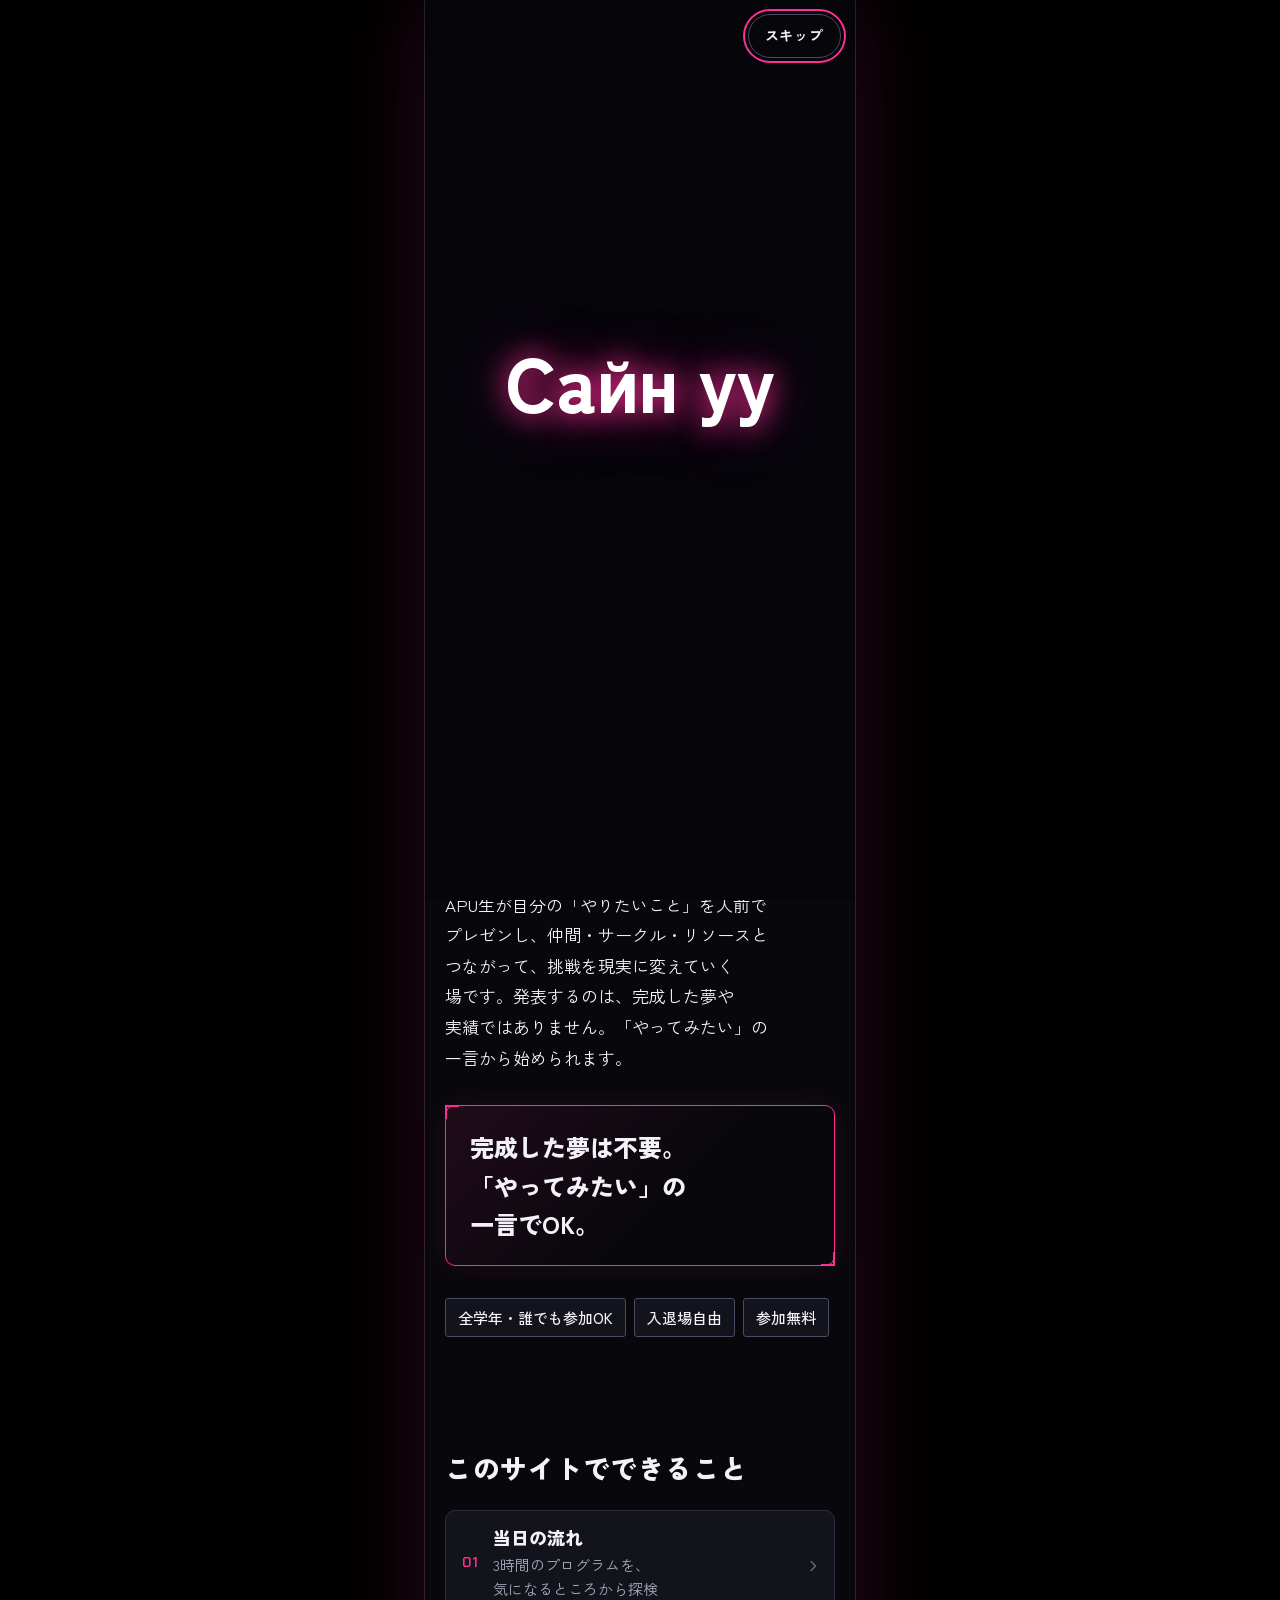
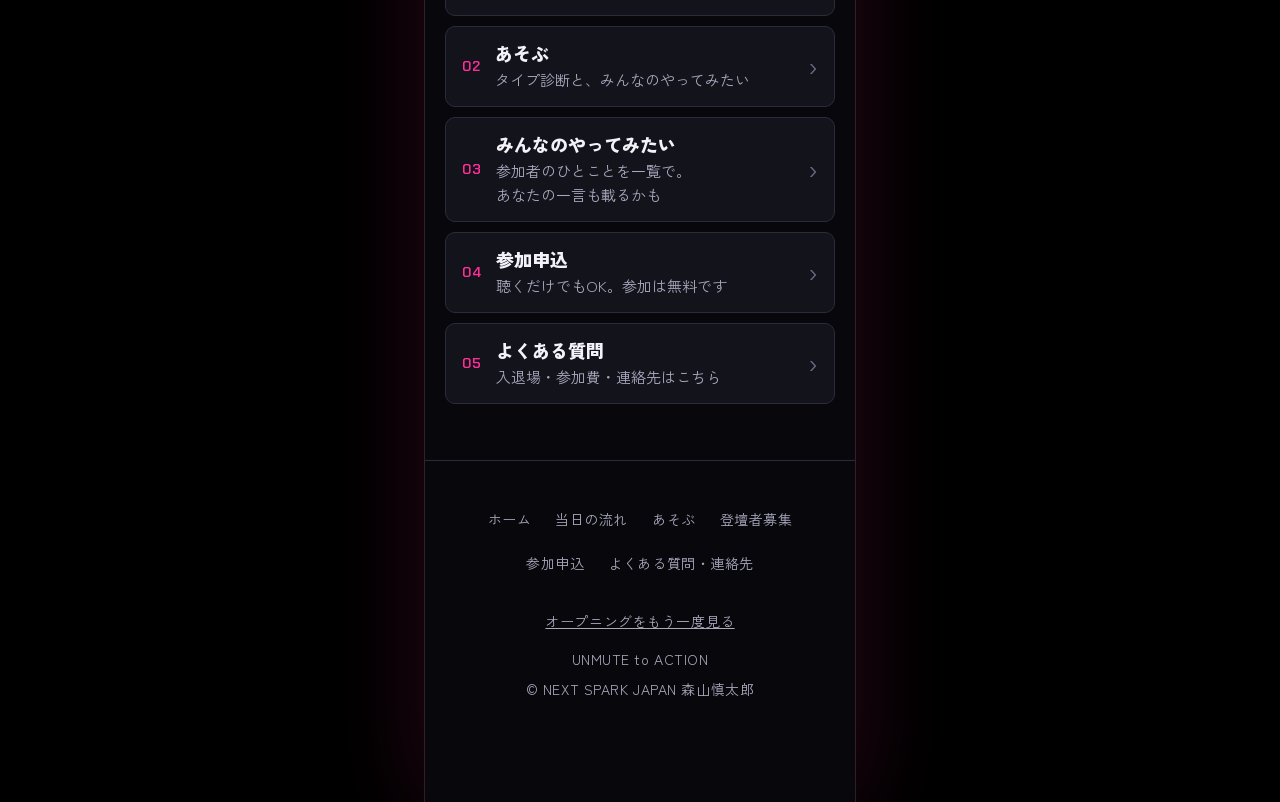
==== index.html @ 0c905e50 "Bust browser cache for CSS/JS so phones load the new design Co-Authored-By: Claude Opus 5.5 <noreply" ====
<!DOCTYPE html>
<html lang="ja">
<head>
  <meta charset="UTF-8">
  <meta name="viewport" content="width=device-width, initial-scale=1, viewport-fit=cover">
  <title>UNMUTE to ACTION|登壇者募集中</title>
  <meta name="description" content="UNMUTE to ACTION ─ その声で次をつくれ。1Qで芽生えた情熱を、言葉にして世界に叫ぶ。APU生の「やってみたい」が集まるプレゼンイベントです。登壇者募集中。">
  <meta property="og:type" content="website">
  <meta property="og:site_name" content="UNMUTE to ACTION">
  <meta property="og:title" content="UNMUTE to ACTION|登壇者募集中">
  <meta property="og:description" content="UNMUTE to ACTION ─ その声で次をつくれ。1Qで芽生えた情熱を、言葉にして世界に叫ぶ。APU生の「やってみたい」が集まるプレゼンイベントです。登壇者募集中。">
  <meta property="og:url" content="https://shintaroyade.github.io/apu-event/index.html">
  <meta property="og:image" content="https://shintaroyade.github.io/apu-event/ogp.png">
  <meta property="og:locale" content="ja_JP">
  <meta name="twitter:card" content="summary_large_image">
  <link rel="icon" href="favicon.svg" type="image/svg+xml">
  <meta name="theme-color" content="#08080c">
  <link rel="preconnect" href="https://fonts.googleapis.com">
  <link rel="preconnect" href="https://fonts.gstatic.com" crossorigin>
  <link href="https://fonts.googleapis.com/css2?family=Chakra+Petch:wght@500;600&family=Zen+Kaku+Gothic+New:wght@400;500;700;900&display=swap" rel="stylesheet">
  <link rel="stylesheet" href="base.css?v=20261024b">
  <link rel="stylesheet" href="style.css?v=20261024b">
  <link rel="stylesheet" href="site.css?v=20261024b">
  <script src="config.js?v=20261024b" defer></script>
  <script src="i18n.js?v=20261024b" defer></script>
  <script src="i18n_extra.js?v=20261024b" defer></script>
  <script src="budoux-ja.min.js?v=20261024b" defer></script>
  <script src="common.js?v=20261024b" defer></script>
  <script src="site.js?v=20261024b" defer></script>
  <script src="index.js?v=20261024b" defer></script>
  <script src="pop.js?v=20261024b" defer></script>
  <script src="earth-data.js?v=20261024b" defer></script>
  <script src="intro.js?v=20261024b" defer></script>
</head>
<body>
  <script>document.documentElement.classList.add("js");document.documentElement.dataset.titleKey="meta.homeTitle";document.addEventListener("DOMContentLoaded",function(){document.body.dataset.page="home";document.body.classList.add("has-bar");},{once:true});</script>
  <script>(function(){try{var d=document.documentElement,q=/[?&]intro=1(&|$)/.test(location.search),last=0;try{last=Number(JSON.parse(localStorage.getItem("apu-event-intro-v1")))||0}catch(e){}var rm=window.matchMedia&&matchMedia("(prefers-reduced-motion: reduce)").matches;if(!rm&&(q||Date.now()-last>6*3600*1000))d.classList.add("intro-on")}catch(e){}})();</script>
  <div class="intro" id="intro" aria-label="opening">
    <canvas class="intro__canvas" id="introCanvas" aria-hidden="true"></canvas>
    <button type="button" class="intro__skip" id="introSkip" data-i18n="intro.skip"></button>
    <p class="intro__greet" id="introGreet" aria-hidden="true"></p>
    <div class="intro__stat" id="introStat"><b id="introNum">0</b><span data-i18n="intro.stat1"></span><small data-i18n="intro.stat2"></small><small data-i18n="intro.stat3"></small></div>
    <div class="intro__words" id="introWords" aria-hidden="true"></div>
    <span class="intro__tag" id="introTagTsurumi" data-i18n="intro.tag1"></span>
    <span class="intro__tag intro__tag--r" id="introTagBay" data-i18n="intro.tag2"></span>
    <span class="intro__tag" id="introTagSteam" data-i18n="intro.tag3"></span>
    <div class="intro__bottom" id="introBottom">
    <div class="intro__text">
      <p class="intro__line" id="introL1"></p>
      <p class="intro__line intro__line--accent" id="introL2"></p>
      <p class="intro__line intro__line--accent" id="introL3"></p>
    </div>
    <div class="intro__final" id="introFinal">
      <p class="intro__chips"><span>2026.12</span><span data-i18n="intro.c2"></span><span data-i18n="intro.c3"></span></p>
      <div class="intro__cta">
        <a class="btn btn-primary" id="introCtaSpeaker" href="speaker.html" data-speaker-when="open" data-i18n="intro.ctaSpeaker"></a>
        <a class="btn btn-secondary" href="entry.html" data-i18n="intro.ctaEntry"></a>
        <a class="btn btn-secondary" href="entry.html?role=group" data-i18n="intro.ctaCoop"></a>
        <a class="btn btn-secondary intro__enter" id="introEnter" href="#main" data-i18n="intro.enter"></a>
      </div>
    </div>
    </div>
    <p class="intro__place" id="introPlace"></p>
    <p class="intro__cap" id="introCap" data-i18n="intro.cap"></p>
    <div class="intro__bands" id="introBands" aria-hidden="true"><div class="intro__flags" id="introFlags"><div class="intro__flagtrack"></div></div><div class="intro__flags intro__flags--rev" id="introHello"><div class="intro__flagtrack intro__hellotrack"></div></div></div>
  </div>
  <a class="skip-link" href="#main" data-i18n="skip"></a>
  <header class="site-header">
    <a class="site-header__name" href="index.html"><budoux-ja data-cfg="event.name"></budoux-ja></a>
    <div class="site-header__tools">
      <button type="button" id="langToggle" class="lang-toggle" data-i18n="lang.toggle" data-i18n-aria="lang.toggleAria">English</button>
      <button type="button" id="menuBtn" class="menu-btn" aria-expanded="false" aria-controls="siteMenu"><span class="menu-btn__bars" aria-hidden="true"></span></button>
    </div>
  </header>
  <nav id="siteMenu" class="site-menu" aria-labelledby="menuLabel" hidden>
    <p id="menuLabel" class="visually-hidden" data-i18n="menu.label"></p>
    <ul>
      <li><a href="index.html" data-page-link="home"><span data-i18n="nav.home"></span></a></li>
      <li><a href="program.html" data-page-link="program"><span data-i18n="nav.program"></span></a></li>
      <li><a href="play.html" data-page-link="play"><span data-i18n="nav.play"></span></a></li>
      <li><a href="speaker.html" data-page-link="speaker"><span data-i18n="nav.speaker"></span><span class="menu-tag" data-speaker-when="open" data-i18n="nav.open"></span><span class="menu-tag" data-speaker-when="closed" data-i18n="nav.closed" hidden></span></a></li>
      <li><a href="entry.html" data-page-link="entry"><span data-i18n="nav.entry"></span></a></li>
      <li><a href="faq.html" data-page-link="faq"><span data-i18n="nav.faq"></span></a></li>
    </ul>
  </nav>

  <budoux-ja>
  <main id="main">
    <section class="hero" aria-labelledby="hero-title">
      <div class="hero__shapes" aria-hidden="true">
        <span class="shape shape--grid"></span>
        <span class="shape shape--orb"></span>
        <span class="shape shape--ring"></span>
        <span class="shape shape--dot"></span>
        <span class="shape shape--scan"></span>
      </div>
      <canvas class="pop-canvas" aria-hidden="true"></canvas>
      <div class="hero__inner">
        <p class="hero__eyebrow fade-in" style="--d:.05s" data-i18n="hero.eyebrow"></p>
        <h1 id="hero-title" class="logo fade-in" style="--d:.15s" aria-label="UNMUTE to ACTION">
          <span class="logo__row" aria-hidden="true"><span class="logo__un">UN</span><span class="logo__mute">MUTE</span></span>
          <span class="logo__row logo__row--2" aria-hidden="true"><span class="logo__to">to</span><span class="logo__action">ACTION</span></span>
        </h1>
        <p class="tagline fade-in" style="--d:.25s">
          <span class="tagline__wave" aria-hidden="true"><i></i><i></i><i></i><i></i><i></i></span>
          <span class="tagline__text" data-cfg="event.tagline"></span>
        </p>
        <p class="hero__concept fade-in" style="--d:.3s" data-i18n="hero.concept"></p>
        <dl class="hero__info fade-in" style="--d:.45s">
          <div><dt data-i18n="hero.dateLabel"></dt><dd data-cfg="event.date"></dd></div>
          <div><dt data-i18n="hero.venueLabel"></dt><dd data-cfg="event.venue"></dd></div>
        </dl>

        <div class="recruit fade-in" style="--d:.6s" data-speaker-when="open">
          <p class="recruit__tag" data-i18n="recruit.tag"></p>
          <h2 class="recruit__title" data-i18n="recruit.title"></h2>
          <p class="recruit__lead" data-i18n="recruit.lead"></p>
          <div class="cd" data-countdown>
            <p class="cd__label" data-i18n="cd.label"></p>
            <div class="cd__grid" role="timer" aria-live="off">
              <div class="cd__cell"><span class="cd__num" data-u="d">--</span><span class="cd__unit" data-i18n="cd.d"></span></div>
              <div class="cd__cell"><span class="cd__num" data-u="h">--</span><span class="cd__unit" data-i18n="cd.h"></span></div>
              <div class="cd__cell"><span class="cd__num" data-u="m">--</span><span class="cd__unit" data-i18n="cd.m"></span></div>
              <div class="cd__cell"><span class="cd__num" data-u="s">--</span><span class="cd__unit" data-i18n="cd.s"></span></div>
            </div>
            <p class="cd__date" data-cd-until></p>
          </div>
          <a class="btn btn-primary btn-block" href="speaker.html" data-i18n="recruit.cta"></a>
        </div>

        <div class="hero__actions fade-in" style="--d:.75s">
          <a class="btn btn-secondary" href="entry.html" data-speaker-when="open" data-i18n="hero.entry"></a>
          <a class="btn btn-primary hero__cta" href="entry.html" data-speaker-when="closed" data-i18n="hero.entryClosed" hidden></a>
          <p class="hero__sub" data-i18n="hero.sub"></p>
        </div>
      </div>
      <div class="pop-hud">
        <p class="pop-hint" role="status"></p>
        <p class="pop-count" aria-live="off"></p>
        <button type="button" class="pop-sound" aria-pressed="false"></button>
      </div>
    </section>
    <!-- ===== 2. このイベントについて ===== -->
    <section id="about" class="section reveal" aria-labelledby="about-title">
      <div class="container">
        <h2 id="about-title" class="section__title" data-i18n="about.title"></h2>
        <p data-i18n="about.body"></p>
        <p class="about__highlight" data-i18n="about.highlight"></p>
        <ul class="chips" role="list">
          <li class="chip" data-i18n="about.fact1"></li>
          <li class="chip" data-i18n="about.fact2"></li>
          <li class="chip" data-i18n="about.fact3"></li>
        </ul>
      </div>
    </section>
    <section class="section reveal" aria-labelledby="hub-title">
      <div class="container">
        <h2 id="hub-title" class="section__title" data-i18n="hub.title"></h2>
        <ul class="hub" role="list">
          <li><a class="hub-card" href="program.html"><span class="hub-card__no">01</span><span class="hub-card__text"><span class="hub-card__name" data-i18n="hub.program.name"></span><span class="hub-card__desc" data-i18n="hub.program.desc"></span></span></a></li>
          <li><a class="hub-card" href="play.html"><span class="hub-card__no">02</span><span class="hub-card__text"><span class="hub-card__name" data-i18n="hub.play.name"></span><span class="hub-card__desc" data-i18n="hub.play.desc"></span></span></a></li>
          <li><a class="hub-card" href="play.html#wall"><span class="hub-card__no">03</span><span class="hub-card__text"><span class="hub-card__name" data-i18n="hub.wall.name"></span><span class="hub-card__desc" data-i18n="hub.wall.desc"></span></span></a></li>
          <li><a class="hub-card" href="entry.html"><span class="hub-card__no">04</span><span class="hub-card__text"><span class="hub-card__name" data-i18n="hub.entry.name"></span><span class="hub-card__desc" data-i18n="hub.entry.desc"></span></span></a></li>
          <li><a class="hub-card" href="faq.html"><span class="hub-card__no">05</span><span class="hub-card__text"><span class="hub-card__name" data-i18n="hub.faq.name"></span><span class="hub-card__desc" data-i18n="hub.faq.desc"></span></span></a></li>
        </ul>
      </div>
    </section>
  </main>
  </budoux-ja>

  <footer class="site-footer">
    <nav class="foot-nav" aria-label="サイト内リンク">
      <a href="index.html" data-i18n="nav.home"></a>
      <a href="program.html" data-i18n="nav.program"></a>
      <a href="play.html" data-i18n="nav.play"></a>
      <a href="speaker.html" data-i18n="nav.speaker"></a>
      <a href="entry.html" data-i18n="nav.entry"></a>
      <a href="faq.html" data-i18n="nav.faq"></a>
    </nav>
    <p><a class="intro-replay" href="index.html?intro=1" data-i18n="intro.replay"></a></p>
    <p><span data-cfg="event.name"></span></p>
    <p>© <span data-cfg="organizer.name"></span></p>
  </footer>

  <nav class="tabbar" aria-label="メインメニュー">
    <a class="tab" href="index.html" data-page-link="home"><svg class="tab__ico" viewBox="0 0 24 24" aria-hidden="true" focusable="false" fill="none" stroke="currentColor" stroke-width="1.8" stroke-linecap="round" stroke-linejoin="round"><path d="M3 11.5 12 4l9 7.5"/><path d="M5.5 10v9.5h13V10"/></svg><span class="tab__label" data-i18n="tab.home"></span></a>
    <a class="tab" href="program.html" data-page-link="program"><svg class="tab__ico" viewBox="0 0 24 24" aria-hidden="true" focusable="false" fill="none" stroke="currentColor" stroke-width="1.8" stroke-linecap="round" stroke-linejoin="round"><circle cx="12" cy="12" r="8.5"/><path d="M12 7v5l3.5 2"/></svg><span class="tab__label" data-i18n="tab.program"></span></a>
    <a class="tab tab--cta" href="speaker.html" data-page-link="speaker" data-speaker-when="open"><span class="tab__pill"><svg class="tab__ico" viewBox="0 0 24 24" aria-hidden="true" focusable="false" fill="none" stroke="currentColor" stroke-width="1.8" stroke-linecap="round" stroke-linejoin="round"><rect x="9" y="3" width="6" height="11" rx="3"/><path d="M5.5 11.5a6.5 6.5 0 0 0 13 0"/><path d="M12 18v3"/></svg><span class="tab__label" data-i18n="tab.speaker"></span><span class="tab__sub" data-cd-short></span></span></a>
    <a class="tab" href="play.html" data-page-link="play wall"><svg class="tab__ico" viewBox="0 0 24 24" aria-hidden="true" focusable="false" fill="none" stroke="currentColor" stroke-width="1.8" stroke-linecap="round" stroke-linejoin="round"><path d="M12 3.5l2.2 5.3 5.8.5-4.4 3.8 1.4 5.6L12 15.6 7 18.7l1.4-5.6L4 9.3l5.8-.5z"/></svg><span class="tab__label" data-i18n="tab.play"></span></a>
    <a class="tab" href="entry.html" data-page-link="entry"><svg class="tab__ico" viewBox="0 0 24 24" aria-hidden="true" focusable="false" fill="none" stroke="currentColor" stroke-width="1.8" stroke-linecap="round" stroke-linejoin="round"><path d="M4 8.5a2 2 0 0 0 0 4v0a2 2 0 0 1 0 4V18h16v-1.5a2 2 0 0 1 0-4v0a2 2 0 0 0 0-4V7H4z" transform="translate(0 -0.5)"/><path d="M14 7v10" stroke-dasharray="1.5 2.2"/></svg><span class="tab__label" data-i18n="tab.entry"></span></a>
  </nav>
</body>
</html>
---- base.css ----
/* =========================================================================
 * base.css — 両ページ共通:配色トークン(CSS変数)と基本スタイル
 * -------------------------------------------------------------------------
 * 配色:黒 × 蛍光ピンク(近未来・シグナル感)。
 * 色を変えたいときは、下の :root の値だけ差し替えればサイト全体に反映されます。
 * ========================================================================= */
:root {
  color-scheme: dark;

  /* --- ブランドカラー(ここを差し替え) --- */
  --c-primary: #ff2e97;          /* 蛍光ピンク(メイン) */
  --c-primary-strong: #ff2e97;   /* ボタンなど面で使うピンク */
  --c-primary-soft: #ff86c4;     /* 明るいピンク(副次的な強調) */
  --c-glow: rgba(255, 46, 151, .45);   /* ピンクの光彩 */
  --c-tint: rgba(255, 46, 151, .10);   /* ピンクの薄い面 */
  --c-on-primary: #0a0a0f;       /* ピンクの上の文字(黒) */

  /* --- 文字・背景 --- */
  --c-bg: #08080c;               /* ページ背景(黒) */
  --c-bg-2: #0e0e15;             /* 1段明るい帯 */
  --c-surface: #13131c;          /* カード */
  --c-surface-2: #1b1b27;        /* 入力欄・ボタン面 */
  --c-line: #2b2b3c;             /* 枠線 */
  --c-line-strong: #4a4a62;      /* 強めの枠線 */
  --c-ink: #f3f2f8;              /* 本文(白) */
  --c-muted: #a9a8bd;            /* 補足文 */
  --c-dim: #6d6c85;              /* さらに控えめ */
  --c-error: #ff6b6b;
  --c-success: #ff2e97;

  /* 互換用(他ファイルから参照される名前) */
  --c-accent: var(--c-primary);
  --c-secondary: var(--c-primary-soft);
  --c-soft: var(--c-bg-2);

  /* --- 形・余白 --- */
  --radius: 10px;
  --radius-sm: 6px;
  --shadow: 0 0 0 1px var(--c-line), 0 12px 32px rgba(0, 0, 0, .45);
  --gutter: 20px;
  --maxw: 680px;
  --tap: 52px;                   /* タップ領域の最小高さ */

  /* --- 文字 --- */
  --font: "Zen Kaku Gothic New", "Hiragino Sans", "Noto Sans JP", system-ui, -apple-system, "Segoe UI", sans-serif;
  --font-tech: "Chakra Petch", "Zen Kaku Gothic New", "Hiragino Sans", system-ui, sans-serif;
  --fs-body: 17px;
}

*, *::before, *::after { box-sizing: border-box; }

html { -webkit-text-size-adjust: 100%; scroll-behavior: smooth; scroll-padding-top: 72px; }

body {
  margin: 0;
  background: var(--c-bg);
  color: var(--c-ink);
  font-family: var(--font);
  font-size: var(--fs-body);
  line-height: 1.8;
  -webkit-font-smoothing: antialiased;
  overflow-wrap: anywhere;
}

img { max-width: 100%; display: block; }
button, input, select, textarea { font: inherit; color: inherit; }
button { cursor: pointer; }
a { color: var(--c-primary); }
::selection { background: var(--c-primary); color: var(--c-on-primary); }

:focus-visible { outline: 2px solid var(--c-primary); outline-offset: 3px; border-radius: 4px; }

.visually-hidden {
  position: absolute !important; width: 1px; height: 1px; padding: 0; margin: -1px;
  overflow: hidden; clip: rect(0 0 0 0); white-space: nowrap; border: 0;
}

/* ---------- ボタン ---------- */
.btn {
  display: inline-flex; align-items: center; justify-content: center; gap: .5em;
  min-height: var(--tap); padding: 12px 28px;
  border: 1px solid transparent; border-radius: var(--radius-sm);
  font-weight: 700; font-size: 17px; line-height: 1.3; letter-spacing: .04em;
  text-decoration: none; text-align: center;
  transition: box-shadow .2s ease, background-color .2s ease, color .2s ease;
}
.btn-primary {
  background: var(--c-primary-strong); color: var(--c-on-primary);
  box-shadow: 0 0 0 1px var(--c-primary), 0 0 24px var(--c-glow);
}
.btn-primary:hover { box-shadow: 0 0 0 1px var(--c-primary), 0 0 36px var(--c-glow); }
.btn-primary:active { background: var(--c-primary-soft); }
.btn-secondary { background: transparent; color: var(--c-ink); border-color: var(--c-line-strong); }
.btn-secondary:hover { border-color: var(--c-primary); color: var(--c-primary); }
.btn-ghost { background: transparent; color: var(--c-muted); text-decoration: underline; text-underline-offset: 4px; font-weight: 500; min-height: 44px; padding: 8px 12px; }
.btn-ghost:hover { color: var(--c-primary); }
.btn[disabled], .btn[aria-disabled="true"] { opacity: .45; cursor: not-allowed; box-shadow: none; }
.btn-block { width: 100%; }

/* ---------- 言語切り替えボタン ---------- */
.lang-toggle {
  min-height: 44px; min-width: 44px; padding: 6px 14px; flex-shrink: 0; white-space: nowrap; overflow-wrap: normal;
  border: 1px solid var(--c-line-strong); border-radius: var(--radius-sm);
  background: var(--c-bg); color: var(--c-ink);
  font-family: var(--font-tech); font-weight: 600; font-size: 14px; letter-spacing: .08em;
}
.lang-toggle:hover { border-color: var(--c-primary); color: var(--c-primary); }

/* ---------- テストモード表示 ---------- */
.test-badge {
  position: fixed; left: max(8px, env(safe-area-inset-left, 0px)); bottom: calc(8px + env(safe-area-inset-bottom, 0px));
  z-index: 50; max-width: 190px; padding: 6px 10px; border-radius: 4px;
  background: var(--c-surface-2); color: var(--c-muted); border: 1px solid var(--c-line-strong);
  font-size: 12px; line-height: 1.5; opacity: .92; pointer-events: none;
}

/* ---------- 「視差効果を減らす」がオンなら、すべてのアニメーションを止める ---------- */
@media (prefers-reduced-motion: reduce) {
  html { scroll-behavior: auto; }
  *, *::before, *::after {
    animation: none !important;
    transition: none !important;
  }
}
---- style.css ----
/* =========================================================================
 * style.css — 参加申込ページ(index.html)専用
 * デザインの考え方:「言葉を世界に発信するシグナル」。黒い空間に蛍光ピンクの光、
 * 細い線とグリッドで近未来感を出し、角は小さめ・装飾は控えめにしています。
 * 色はすべて base.css の CSS 変数を使っています。
 * ========================================================================= */

/* ---------- 共通レイアウト ---------- */
.container { width: 100%; max-width: var(--maxw); margin: 0 auto; padding-inline: var(--gutter); }

.section { padding-block: 80px; position: relative; }
.section--tint { background: var(--c-bg-2); border-block: 1px solid var(--c-line); }
.section--entry {
  background:
    radial-gradient(80% 40% at 50% 0%, var(--c-tint), transparent 70%),
    var(--c-bg);
  border-top: 1px solid var(--c-primary);
  box-shadow: 0 -1px 24px var(--c-glow);
}

.section__kicker {
  display: flex; align-items: center; gap: 10px;
  margin: 0 0 10px; font-family: var(--font-tech); font-size: 13px; font-weight: 600;
  letter-spacing: .16em; text-transform: uppercase; color: var(--c-primary);
}
.section__kicker::before { content: ""; width: 24px; height: 1px; background: var(--c-primary); box-shadow: 0 0 8px var(--c-glow); }
.section__title { margin: 0 0 18px; font-size: clamp(26px, 6.4vw, 34px); line-height: 1.4; font-weight: 900; letter-spacing: .02em; text-wrap: balance; }

.card {
  background: var(--c-surface); border: 1px solid var(--c-line); border-radius: var(--radius);
  padding: 24px 20px;
}

.help { margin: 2px 0 8px; font-size: 15px; color: var(--c-muted); line-height: 1.65; }
.note { margin: 12px 0 20px; font-size: 15px; color: var(--c-muted); display: flex; gap: 8px; align-items: baseline; }
.note--lock::before {
  content: "LOCAL"; flex-shrink: 0; padding: 0 6px; border: 1px solid var(--c-line-strong); border-radius: 3px;
  font-family: var(--font-tech); font-size: 11px; letter-spacing: .1em; color: var(--c-muted);
}
#entry .note--lock::before { content: "PRIVACY"; }

.skip-link { position: absolute; left: -9999px; top: 0; }
.skip-link:focus { left: 8px; top: 8px; z-index: 100; background: var(--c-surface); color: var(--c-ink); padding: 8px 12px; border-radius: 4px; }

/* ---------- ヘッダー ---------- */
.site-header {
  position: sticky; top: 0; z-index: 40;
  display: flex; align-items: center; justify-content: space-between; gap: 12px;
  padding: 8px var(--gutter); padding-top: max(8px, env(safe-area-inset-top, 0px));
  background: rgba(8, 8, 12, .82);
  -webkit-backdrop-filter: blur(10px); backdrop-filter: blur(10px);
  border-bottom: 1px solid var(--c-line);
}
.site-header__name {
  color: var(--c-ink); text-decoration: none; font-weight: 700; font-size: 14px; line-height: 1.3; letter-spacing: .04em;
  overflow: hidden; text-overflow: ellipsis; white-space: nowrap; min-width: 0;
}
.site-header__name::before { content: "●"; margin-right: 8px; color: var(--c-primary); text-shadow: 0 0 8px var(--c-primary); font-size: 10px; vertical-align: 2px; }

/* ---------- 1. ヒーロー ---------- */
.hero {
  position: relative; overflow: hidden;
  padding-block: 64px 80px;
  background: var(--c-bg);
  border-bottom: 1px solid var(--c-line);
}
.hero__inner { position: relative; z-index: 1; max-width: var(--maxw); margin: 0 auto; padding-inline: var(--gutter); }
.hero__eyebrow {
  display: inline-flex; align-items: center; gap: 10px; margin: 0 0 22px; padding: 5px 12px;
  border: 1px solid var(--c-primary); border-radius: 3px;
  color: var(--c-primary); font-size: 13px; font-weight: 700; letter-spacing: .06em;
  box-shadow: 0 0 16px var(--c-tint) inset;
}
.hero__eyebrow::before { content: ""; width: 6px; height: 6px; border-radius: 50%; background: var(--c-primary); box-shadow: 0 0 8px var(--c-primary); animation: blink 2.4s ease-in-out infinite; }
@keyframes blink { 50% { opacity: .25; } }
.hero__title {
  margin: 0 0 20px; font-size: clamp(32px, 9vw, 54px); line-height: 1.28; font-weight: 900; letter-spacing: .02em;
  text-wrap: balance;
}
.hero__concept {
  margin: 0 0 32px; padding-left: 16px; border-left: 2px solid var(--c-primary);
  font-size: clamp(19px, 5vw, 24px); line-height: 1.7; font-weight: 700;
  color: var(--c-primary); text-shadow: 0 0 18px var(--c-glow);
}
.hero__info {
  margin: 0 0 32px; padding: 6px 0; border-block: 1px solid var(--c-line-strong);
}
.hero__info div { display: grid; grid-template-columns: 4.2em 1fr; gap: 10px; padding: 10px 0; align-items: baseline; }
.hero__info div + div { border-top: 1px dashed var(--c-line); }
.hero__info dt { font-family: var(--font-tech); font-size: 13px; font-weight: 600; letter-spacing: .12em; color: var(--c-muted); }
.hero__info dd { margin: 0; font-weight: 700; font-variant-numeric: tabular-nums; }
.hero__actions { display: flex; flex-direction: column; align-items: flex-start; gap: 10px; }
.hero__cta { font-size: 19px; padding: 16px 36px; }
.hero__sub { margin: 4px 0 0; font-size: 15px; font-weight: 500; color: var(--c-muted); letter-spacing: .04em; }

/* ヒーロー:文字のフェードイン */
.fade-in { opacity: 0; transform: translateY(12px); filter: blur(4px); animation: fadeUp .9s cubic-bezier(.2, .7, .2, 1) forwards; animation-delay: var(--d, 0s); }
@keyframes fadeUp { to { opacity: 1; transform: none; filter: none; } }

/* ヒーロー:背景(グリッド・光・リング・走査線)のゆっくりした動き */
.hero__shapes { position: absolute; inset: 0; pointer-events: none; }
.shape { position: absolute; display: block; will-change: transform; }
.shape--grid {
  inset: -40px; opacity: .55;
  background-image:
    linear-gradient(var(--c-line) 1px, transparent 1px),
    linear-gradient(90deg, var(--c-line) 1px, transparent 1px);
  background-size: 40px 40px;
  -webkit-mask-image: radial-gradient(70% 60% at 75% 30%, #000 0%, transparent 75%);
          mask-image: radial-gradient(70% 60% at 75% 30%, #000 0%, transparent 75%);
  animation: gridPan 24s linear infinite;
}
.shape--orb {
  width: 340px; height: 340px; right: -120px; top: -80px; border-radius: 50%;
  background: radial-gradient(circle, rgba(255, 46, 151, .55) 0%, rgba(255, 46, 151, .12) 45%, transparent 70%);
  filter: blur(8px);
  animation: drift1 16s ease-in-out infinite alternate;
}
.shape--ring {
  width: 220px; height: 220px; right: -40px; top: 10px; border-radius: 50%;
  border: 1px solid var(--c-primary); opacity: .5;
  box-shadow: 0 0 20px var(--c-glow), inset 0 0 20px var(--c-tint);
  animation: drift2 20s ease-in-out infinite alternate;
}
.shape--ring::after { /* リング上を回る光点 */
  content: ""; position: absolute; left: 50%; top: -4px; width: 8px; height: 8px; margin-left: -4px; border-radius: 50%;
  background: var(--c-primary); box-shadow: 0 0 12px var(--c-primary);
  transform-origin: 4px 114px; animation: orbit 12s linear infinite;
}
.shape--scan {
  left: 0; right: 0; top: 0; height: 120px;
  background: linear-gradient(180deg, transparent, rgba(255, 46, 151, .07), transparent);
  animation: scan 9s ease-in-out infinite;
}
.shape--dot {
  width: 4px; height: 4px; left: 18%; top: 22%; border-radius: 50%; background: var(--c-primary-soft);
  box-shadow: 120px 60px 0 var(--c-primary), 220px -10px 0 var(--c-ink), 60px 220px 0 var(--c-primary-soft), 280px 180px 0 var(--c-dim);
  opacity: .8; animation: drift3 18s ease-in-out infinite alternate;
}
@keyframes gridPan { to { transform: translate(40px, 40px); } }
@keyframes drift1 { to { transform: translate(-40px, 50px) scale(1.08); } }
@keyframes drift2 { to { transform: translate(-24px, 30px) rotate(20deg); } }
@keyframes drift3 { to { transform: translate(30px, -20px); } }
@keyframes orbit { to { transform: rotate(360deg); } }
@keyframes scan { 0% { transform: translateY(-120px); } 100% { transform: translateY(720px); } }

/* ---------- スクロールで下からふわっと表示 ---------- */
.js .reveal { opacity: 0; transform: translateY(28px); transition: opacity .8s ease, transform .8s cubic-bezier(.2, .7, .2, 1); }
.js .reveal.is-visible { opacity: 1; transform: none; }

/* ---------- 2. このイベントについて ---------- */
.about__highlight {
  position: relative; margin: 32px 0; padding: 22px 22px 22px 24px;
  border: 1px solid var(--c-primary); border-radius: var(--radius);
  background: linear-gradient(135deg, var(--c-tint), transparent 60%);
  font-size: clamp(20px, 5.4vw, 24px); line-height: 1.6; font-weight: 900;
  box-shadow: 0 0 28px var(--c-tint);
}
.about__highlight::before, .about__highlight::after { /* 四隅のブラケット */
  content: ""; position: absolute; width: 14px; height: 14px; border: 2px solid var(--c-primary);
}
.about__highlight::before { left: -1px; top: -1px; border-right: 0; border-bottom: 0; }
.about__highlight::after { right: -1px; bottom: -1px; border-left: 0; border-top: 0; }
.chips { display: flex; flex-wrap: wrap; gap: 8px; margin: 0; padding: 0; list-style: none; }
.chip { padding: 5px 12px; border-radius: 3px; border: 1px solid var(--c-line-strong); background: var(--c-surface); font-weight: 500; font-size: 15px; }

/* ---------- バッジ・タグ ---------- */
.badge { display: inline-block; padding: 3px 10px; border-radius: 3px; font-weight: 700; font-size: 14px; letter-spacing: .04em; }
.badge--yellow { background: var(--c-primary); color: var(--c-on-primary); }
.badge--blue   { border: 1px solid var(--c-primary); color: var(--c-primary); }
.tag { display: inline-block; margin-left: 8px; padding: 0 7px; border-radius: 3px; font-size: 12px; font-weight: 700; vertical-align: 2px; letter-spacing: .04em; }
.tag--req { background: var(--c-primary); color: var(--c-on-primary); }
.tag--opt { border: 1px solid var(--c-line-strong); color: var(--c-muted); }

/* ---------- 3. タイムテーブル探検 ---------- */
.tt-free { margin: 22px 0 32px; padding: 16px 18px; border-radius: var(--radius); background: var(--c-surface); border: 1px dashed var(--c-primary); }
.tt-free__badges { display: flex; flex-wrap: wrap; gap: 8px; margin-bottom: 10px; }
.tt-free__note { margin: 0; font-weight: 500; }

.road { position: relative; }
.road__flag {
  display: inline-block; margin: 0; padding: 3px 12px; border-radius: 3px;
  border: 1px solid var(--c-line-strong); color: var(--c-muted);
  font-family: var(--font-tech); font-weight: 600; font-size: 13px; letter-spacing: .2em;
}
.road__flag--goal { margin-top: 4px; border-color: var(--c-primary); color: var(--c-primary); box-shadow: 0 0 14px var(--c-tint); }
.road__list { position: relative; margin: 0; padding-block: 20px; padding-inline: 0; list-style: none; }
/* 道:光るライン */
.road__list::before {
  content: ""; position: absolute; left: 26px; top: 0; bottom: 0; width: 2px;
  background: linear-gradient(180deg, var(--c-line-strong), var(--c-primary) 85%);
  box-shadow: 0 0 10px var(--c-glow);
}
.road__list::after { /* ラインを流れる光 */
  content: ""; position: absolute; left: 24px; top: 0; width: 6px; height: 60px; border-radius: 3px;
  background: linear-gradient(180deg, transparent, var(--c-primary), transparent);
  animation: flow 6s linear infinite;
}
@keyframes flow { from { top: 0; } to { top: calc(100% - 60px); } }
.tt-item { position: relative; padding-left: 58px; margin-bottom: 14px; }
.tt-item::before { /* ライン上のノード */
  content: ""; position: absolute; left: 19px; top: 22px; width: 16px; height: 16px; transform: rotate(45deg);
  background: var(--c-bg); border: 2px solid var(--kind, var(--c-dim)); z-index: 1;
}
.tt-item[data-kind="talk"]   { --kind: var(--c-primary); }
.tt-item[data-kind="group"]  { --kind: var(--c-primary-soft); }
.tt-item[data-kind="mingle"] { --kind: var(--c-ink); }
.tt-item[data-kind="other"]  { --kind: var(--c-dim); }
.tt-item[data-kind="talk"]::before { box-shadow: 0 0 10px var(--c-glow); }

.tt-btn {
  width: 100%; min-height: var(--tap); display: flex; align-items: center; gap: 12px;
  padding: 14px 16px; text-align: left; border: 1px solid var(--c-line); border-radius: var(--radius-sm);
  background: var(--c-surface); font-weight: 700; font-size: 17px; line-height: 1.45;
}
.tt-btn:hover { border-color: var(--c-line-strong); }
.tt-btn[aria-expanded="true"] { border-color: var(--kind); box-shadow: 0 0 18px var(--c-tint); }
.tt-btn__name { flex: 1; min-width: 0; }
.tt-btn__min { flex-shrink: 0; font-family: var(--font-tech); font-size: 14px; font-weight: 500; color: var(--c-muted); font-variant-numeric: tabular-nums; }
.tt-btn__icon {
  flex-shrink: 0; width: 26px; height: 26px; display: grid; place-items: center; border-radius: 4px;
  border: 1px solid var(--kind); color: var(--kind); font-size: 18px; line-height: 1; transition: transform .25s ease;
}
.tt-btn[aria-expanded="true"] .tt-btn__icon { transform: rotate(45deg); }
.tt-join {
  display: inline-block; margin: 0 0 6px; padding: 1px 8px; border-radius: 3px;
  background: var(--c-primary); color: var(--c-on-primary); font-size: 13px; font-weight: 700;
}
.tt-panel { margin: 8px 0 0; padding: 14px 16px; border-radius: var(--radius-sm); background: var(--c-surface-2); border-left: 2px solid var(--kind); }
.tt-panel dt { font-family: var(--font-tech); font-size: 13px; font-weight: 600; letter-spacing: .06em; color: var(--kind); }
.tt-item[data-kind="other"] .tt-panel dt { color: var(--c-muted); }
.tt-panel dd { margin: 0 0 10px; }
.tt-panel dd:last-child { margin-bottom: 0; }
.tt-panel:not([hidden]) { animation: openPanel .3s ease; }
@keyframes openPanel { from { opacity: 0; transform: translateY(-6px); } }

/* 道の各パートもスクロールで1つずつ現れる */
.js .tt-item.reveal { transform: translateX(-12px); }
.js .tt-item.reveal.is-visible { transform: none; }

/* ---------- 4. ひとこと診断 ---------- */
.dx { margin-top: 8px; }
.dx__q { margin: 0 0 26px; padding: 0; border: 0; }
.dx__label { display: block; padding: 0; margin-bottom: 6px; font-size: 18px; font-weight: 700; }
.pill-group { display: flex; flex-wrap: wrap; gap: 8px; }
.pill { position: relative; }
.pill input { position: absolute; opacity: 0; inset: 0; margin: 0; cursor: pointer; }
.pill span {
  display: inline-flex; align-items: center; min-height: 44px; padding: 8px 14px; border-radius: var(--radius-sm);
  border: 1px solid var(--c-line-strong); background: var(--c-surface-2); font-weight: 500; font-size: 16px; line-height: 1.3;
  transition: background-color .15s ease, border-color .15s ease, box-shadow .15s ease;
}
.pill input:checked + span { border-color: var(--c-primary); color: var(--c-primary); background: var(--c-tint); box-shadow: 0 0 14px var(--c-tint); font-weight: 700; }
.pill input:focus-visible + span { outline: 2px solid var(--c-primary); outline-offset: 2px; }
.dx__other { margin-top: 10px; }
.counter { margin: 4px 0 0; text-align: right; font-family: var(--font-tech); font-size: 13px; color: var(--c-muted); font-variant-numeric: tabular-nums; }

.dx-result { margin-top: 32px; text-align: center; }
.dx-result:focus { outline: none; }
.dx-result__title { margin: 0 0 14px; font-size: 20px; }
.dx-result__img { width: 100%; max-width: 420px; height: auto; margin: 0 auto 16px; border-radius: var(--radius); border: 1px solid var(--c-line-strong); box-shadow: 0 0 40px var(--c-tint); }
.dx-result__actions { max-width: 420px; margin: 0 auto; }
.dx-result__ask { margin: 32px 0 12px; padding: 24px 18px; border-radius: var(--radius); border: 1px solid var(--c-primary); background: linear-gradient(180deg, var(--c-tint), transparent); }
.dx-result__askText { margin: 0 0 16px; font-size: 20px; font-weight: 900; line-height: 1.6; }
.dx-result__links { display: flex; flex-wrap: wrap; gap: 10px; justify-content: center; }
.dx-result:not([hidden]) { animation: popIn .5s cubic-bezier(.2, .8, .2, 1); }
@keyframes popIn { from { opacity: 0; transform: translateY(10px); filter: blur(4px); } }

/* ---------- 5. 交流ミッション ---------- */
.rank { margin: 22px 0; text-align: center; }
.rank__label { margin: 0; font-family: var(--font-tech); font-size: 13px; font-weight: 600; letter-spacing: .14em; color: var(--c-muted); }
.rank__name { margin: 6px 0 14px; font-size: clamp(24px, 7vw, 30px); font-weight: 900; color: var(--c-primary); text-shadow: 0 0 20px var(--c-glow); }
.rank__name.is-up { animation: rankUp .7s cubic-bezier(.2, .8, .2, 1); }
@keyframes rankUp { 0% { opacity: 0; letter-spacing: .5em; filter: blur(6px); } 100% { opacity: 1; letter-spacing: normal; filter: none; } }
.rank__bar { height: 6px; border-radius: 3px; background: var(--c-surface-2); overflow: hidden; }
.rank__bar span { display: block; height: 100%; width: 0; border-radius: 3px; background: var(--c-primary); box-shadow: 0 0 12px var(--c-primary); transition: width .5s ease; }
.rank__count { margin: 10px 0 0; font-family: var(--font-tech); font-weight: 600; letter-spacing: .06em; font-variant-numeric: tabular-nums; }

.missions { display: grid; grid-template-columns: repeat(2, minmax(0, 1fr)); gap: 10px; margin: 0; padding: 0; list-style: none; }
.mission {
  position: relative; width: 100%; height: 100%; min-height: 150px;
  display: flex; flex-direction: column; justify-content: space-between; gap: 10px;
  padding: 14px; text-align: left; border-radius: var(--radius-sm);
  border: 1px solid var(--c-line-strong); background: var(--c-surface); font-weight: 500; font-size: 15px; line-height: 1.6;
  transition: border-color .2s ease, background-color .2s ease, box-shadow .2s ease;
}
.mission:hover { border-color: var(--c-primary); }
.mission__no { font-family: var(--font-tech); font-size: 12px; font-weight: 600; letter-spacing: .12em; color: var(--c-muted); }
.mission__state { align-self: flex-start; padding: 1px 8px; border-radius: 3px; border: 1px solid var(--c-line-strong); color: var(--c-muted); font-size: 12px; font-weight: 700; }
.mission[aria-pressed="true"] { border-color: var(--c-primary); background: var(--c-tint); box-shadow: 0 0 20px var(--c-tint); }
.mission[aria-pressed="true"] .mission__no { color: var(--c-primary); }
.mission[aria-pressed="true"] .mission__state { background: var(--c-primary); border-color: var(--c-primary); color: var(--c-on-primary); }
.mission[aria-pressed="true"]::after { /* 達成マーク */
  content: "✓"; position: absolute; right: 10px; top: 10px; width: 26px; height: 26px; border-radius: 50%;
  display: grid; place-items: center; background: var(--c-primary); color: var(--c-on-primary); font-size: 15px; font-weight: 700;
  box-shadow: 0 0 14px var(--c-primary);
  animation: stamp .4s cubic-bezier(.2, .8, .2, 1);
}
@keyframes stamp { from { transform: scale(1.8); opacity: 0; } }

/* ---------- 6. フォーム ---------- */
.form { margin-top: 8px; }
.form__summary { margin: 0 0 20px; padding: 12px 14px; border-radius: var(--radius-sm); border: 1px solid var(--c-error); color: var(--c-error); font-weight: 700; }
.field { margin: 0 0 26px; padding: 0; border: 0; min-width: 0; }
.field__label { display: block; padding: 0; margin-bottom: 4px; font-weight: 700; font-size: 17px; }
.input {
  width: 100%; min-height: var(--tap); padding: 12px 14px;
  border: 1px solid var(--c-line-strong); border-radius: var(--radius-sm); background: var(--c-surface-2); color: var(--c-ink);
  font-size: 17px; /* 16px以上:iOSでズームしない */
}
.input::placeholder { color: var(--c-dim); }
.input:focus { outline: none; border-color: var(--c-primary); box-shadow: 0 0 0 3px var(--c-tint), 0 0 16px var(--c-tint); }
.input[aria-invalid="true"] { border-color: var(--c-error); }
.select {
  -webkit-appearance: none; appearance: none; padding-right: 44px;
  background-image: linear-gradient(45deg, transparent 50%, var(--c-primary) 50%), linear-gradient(135deg, var(--c-primary) 50%, transparent 50%);
  background-position: calc(100% - 22px) 50%, calc(100% - 16px) 50%;
  background-size: 6px 6px; background-repeat: no-repeat;
}
.select option, .select optgroup { background: var(--c-surface-2); color: var(--c-ink); }
.input-unit { display: flex; align-items: center; gap: 10px; font-weight: 500; }
.input--num { max-width: 120px; font-variant-numeric: tabular-nums; }
.err { margin: 6px 0 0; color: var(--c-error); font-size: 15px; font-weight: 700; }
.err:empty { display: none; }
.err::before { content: "! "; }

.check-list { display: grid; gap: 8px; }
.check {
  display: flex; align-items: center; gap: 12px; min-height: var(--tap);
  padding: 10px 14px; border: 1px solid var(--c-line); border-radius: var(--radius-sm); background: var(--c-surface-2);
  font-weight: 500; cursor: pointer;
}
.check input { flex-shrink: 0; width: 22px; height: 22px; margin: 0; accent-color: var(--c-primary); }
.check:has(input:checked) { border-color: var(--c-primary); background: var(--c-tint); }
fieldset[aria-invalid="true"] .check { border-color: rgba(255, 107, 107, .5); }
.field--consent { padding: 16px; border-radius: var(--radius-sm); border: 1px solid var(--c-line); background: var(--c-bg-2); }
.consent-note { margin: 0 0 10px; font-weight: 500; color: var(--c-muted); }
.check--consent { border-color: var(--c-line-strong); }
.form__submit { font-size: 19px; min-height: 60px; }
.form__submit[aria-busy="true"] { opacity: .7; }
.form__send-err { text-align: center; }

.done { text-align: center; border-color: var(--c-primary); box-shadow: 0 0 32px var(--c-tint); }
.done:focus { outline: none; }
.done__icon {
  width: 64px; height: 64px; margin: 0 auto 14px; border-radius: 50%; display: grid; place-items: center;
  border: 2px solid var(--c-primary); color: var(--c-primary); font-size: 30px; font-weight: 700;
  box-shadow: 0 0 24px var(--c-glow), inset 0 0 16px var(--c-tint);
}
.done__title { margin: 0 0 8px; font-size: 24px; font-weight: 900; }
.done:not([hidden]) { animation: popIn .5s cubic-bezier(.2, .8, .2, 1); }

/* ---------- 7. FAQ ---------- */
.faq { display: grid; gap: 8px; }
.faq__item { border-radius: var(--radius-sm); background: var(--c-surface); border: 1px solid var(--c-line); }
.faq__item[open] { border-color: var(--c-line-strong); }
.faq__item summary {
  list-style: none; position: relative; min-height: var(--tap); padding: 14px 52px 14px 18px;
  font-weight: 700; cursor: pointer;
}
.faq__item summary::-webkit-details-marker { display: none; }
.faq__item summary::before { content: "Q."; margin-right: 8px; font-family: var(--font-tech); color: var(--c-primary); }
.faq__item summary::after { content: "+"; position: absolute; right: 18px; top: 50%; transform: translateY(-50%); font-size: 22px; line-height: 1; color: var(--c-primary); transition: transform .2s ease; }
.faq__item[open] summary::after { transform: translateY(-50%) rotate(45deg); }
.faq__item p { margin: 0; padding: 0 18px 16px; color: var(--c-muted); }

/* ---------- 8. 問い合わせ ---------- */
.contact { margin: 16px 0 0; }
.contact div { display: grid; grid-template-columns: 6.5em 1fr; gap: 8px; padding: 12px 0; border-bottom: 1px solid var(--c-line); }
.contact div:last-child { border-bottom: 0; }
.contact dt { font-weight: 700; color: var(--c-muted); font-size: 15px; }
.contact dd { margin: 0; font-weight: 700; min-width: 0; }

.site-footer {
  padding: 36px var(--gutter) 120px; text-align: center; background: var(--c-bg); color: var(--c-muted);
  border-top: 1px solid var(--c-line); font-size: 14px; letter-spacing: .04em;
}
.site-footer p { margin: 4px 0; }

/* ---------- 画面下の固定申込ボタン ---------- */
.sticky-cta {
  position: fixed; right: max(16px, env(safe-area-inset-right, 0px)); bottom: calc(16px + env(safe-area-inset-bottom, 0px)); z-index: 45;
  display: inline-flex; align-items: center; gap: 8px; min-height: var(--tap); padding: 10px 22px;
  border-radius: var(--radius-sm); background: var(--c-primary); color: var(--c-on-primary); text-decoration: none;
  font-weight: 700; font-size: 16px; letter-spacing: .04em;
  box-shadow: 0 0 0 1px var(--c-primary), 0 0 28px var(--c-glow);
  transition: opacity .25s ease, transform .25s ease;
}
.sticky-cta.is-hidden { opacity: 0; transform: translateY(16px); pointer-events: none; }

/* ---------- 「視差効果を減らす」オン:最初から表示状態にする ---------- */
@media (prefers-reduced-motion: reduce) {
  .fade-in, .js .reveal, .js .tt-item.reveal { opacity: 1 !important; transform: none !important; filter: none !important; }
  .shape, .shape::after, .road__list::after { animation: none !important; }
  .road__list::after { display: none; }
}

/* ---------- PC表示 ---------- */
@media (min-width: 99999px) {
  :root { --gutter: 32px; }
  .section { padding-block: 104px; }
  .hero { padding-block: 112px 120px; }
  .hero__actions { flex-direction: row; flex-wrap: wrap; align-items: center; gap: 18px; }
  .missions { grid-template-columns: repeat(3, minmax(0, 1fr)); }
  .check-list { grid-template-columns: repeat(2, minmax(0, 1fr)); }
  .shape--orb { width: 520px; height: 520px; right: -140px; }
  .shape--ring { width: 320px; height: 320px; right: 40px; top: 40px; }
  .shape--ring::after { transform-origin: 4px 164px; }
}

/* =========================================================================
 * 登壇者募集・準備中のロックカード(追加分)
 * ========================================================================= */
#speaker .note--lock::before { content: "PRIVACY"; }
.sub-title { margin: 36px 0 12px; font-size: 20px; font-weight: 900; line-height: 1.5; text-wrap: balance; }
#speaker .chips { margin-top: 20px; }
.textarea { min-height: 128px; resize: vertical; line-height: 1.7; }

/* 応募締切 */
.deadline {
  display: flex; flex-wrap: wrap; align-items: baseline; gap: 6px 16px;
  margin: 24px 0 10px; padding: 14px 18px;
  border: 1px solid var(--c-primary); border-radius: var(--radius); background: var(--c-tint);
}
.deadline__label { margin: 0; font-family: var(--font-tech); font-size: 13px; font-weight: 600; letter-spacing: .14em; color: var(--c-primary); }
.deadline__value { margin: 0; font-size: 22px; font-weight: 900; font-variant-numeric: tabular-nums; }

/* 登壇までの流れ(順序そのものが情報なので番号つき) */
.flow { list-style: none; margin: 0; padding: 0; counter-reset: step; display: grid; gap: 0; }
.flow li {
  position: relative; counter-increment: step; display: grid; gap: 2px;
  padding: 0 0 22px 52px; min-width: 0;
}
.flow li::before {
  content: counter(step); position: absolute; left: 0; top: 0; width: 34px; height: 34px;
  display: grid; place-items: center; border-radius: 50%;
  border: 1px solid var(--c-primary); background: var(--c-bg); color: var(--c-primary);
  font-family: var(--font-tech); font-weight: 600; font-size: 15px; font-variant-numeric: tabular-nums;
}
.flow li::after { content: ""; position: absolute; left: 16.5px; top: 38px; bottom: 4px; width: 1px; background: var(--c-line-strong); }
.flow li:last-child { padding-bottom: 0; }
.flow li:last-child::after { display: none; }
.flow li:last-child::before { background: var(--c-primary); color: var(--c-on-primary); box-shadow: 0 0 14px var(--c-glow); }
.flow__name { font-weight: 900; font-size: 18px; line-height: 1.6; }
.flow__desc { color: var(--c-muted); font-size: 16px; line-height: 1.7; }

#spFormWrap .form { margin-top: 12px; }
#spClosed { margin-top: 28px; display: grid; gap: 12px; justify-items: start; }
#spClosed[hidden] { display: none; }

/* 準備中のロックカード */
.lock-grid { list-style: none; margin: 28px 0 0; padding: 0; display: grid; grid-template-columns: minmax(0, 1fr); gap: 12px; }
.lock-card {
  position: relative; border-radius: var(--radius); background: var(--c-surface);
  border: 1px dashed var(--c-line-strong); padding: 6px;
  transition: border-color .25s ease, box-shadow .25s ease, background-color .25s ease;
}
.lock-item.is-cracked .lock-card { border-style: solid; border-color: var(--c-primary); box-shadow: 0 0 22px var(--c-tint); background: linear-gradient(180deg, var(--c-tint), transparent 70%), var(--c-surface); }
.lock-card--open { border-style: solid; border-color: var(--c-primary); padding: 18px 18px 20px; }
.lock-btn {
  position: relative; width: 100%; min-height: 84px; display: flex; align-items: center; gap: 16px;
  padding: 12px 14px; border: 0; border-radius: var(--radius-sm); background: transparent; text-align: left;
}
.lock-btn:hover { background: var(--c-surface-2); }
.lock-btn__icon { flex-shrink: 0; width: 44px; height: 53px; overflow: visible; }
.lock-btn__text { display: grid; gap: 2px; min-width: 0; }
.lock-card__name { font-weight: 900; font-size: 18px; line-height: 1.5; }
.lock-card__status { font-family: var(--font-tech); font-size: 13px; font-weight: 600; letter-spacing: .14em; color: var(--c-muted); font-variant-numeric: tabular-nums; }
.lock-item.is-cracked .lock-card__status { color: var(--c-primary); }
.lock-card__badge { margin: 0 0 8px; width: max-content; padding: 0 8px; border-radius: 3px; font-size: 12px; font-weight: 700; letter-spacing: .08em; }
.lock-card__badge--open { background: var(--c-primary); color: var(--c-on-primary); }
.lock-card__content { margin: 6px 0 0; white-space: pre-line; }
.lock-card--open .lock-card__name { display: block; }
.lock-msg { margin: 0; padding: 0 16px 10px; min-height: 0; font-size: 15px; color: var(--c-muted); }
.lock-msg:empty { display: none; }
.lock-reveal { margin: 0 8px 8px; padding: 14px 14px 12px; border-radius: var(--radius-sm); background: var(--c-surface-2); border-left: 2px solid var(--c-primary); }
.lock-reveal:not([hidden]) { animation: openPanel .35s ease; }
.lock-reveal__hint { margin: 0 0 8px; font-weight: 500; }
.lock-reveal__eta { margin: 0; display: flex; flex-wrap: wrap; gap: 4px 10px; align-items: baseline; font-size: 15px; color: var(--c-muted); }
.lock-reveal__label { font-family: var(--font-tech); font-size: 12px; font-weight: 600; letter-spacing: .14em; color: var(--c-primary); }

/* ロックの絵(トークン色のみ) */
.lock-shackle { stroke: var(--c-line-strong); transform-box: fill-box; transform-origin: 100% 100%; transition: transform .4s cubic-bezier(.2, .8, .2, 1), stroke .3s ease; }
.lock-body { fill: var(--c-surface-2); stroke: var(--c-line-strong); transition: stroke .3s ease; }
.lock-hole { fill: var(--c-dim); transition: fill .3s ease; }
.lock-crack { stroke: var(--c-primary); opacity: 0; filter: drop-shadow(0 0 4px var(--c-glow)); transition: opacity .25s ease; }
.lock-crack.is-on { opacity: 1; }
.lock-item.is-cracked .lock-shackle { stroke: var(--c-primary); transform: translateY(-5px) rotate(-22deg); }
.lock-item.is-cracked .lock-body { stroke: var(--c-primary); }
.lock-item.is-cracked .lock-hole { fill: var(--c-primary); }

/* ノックしたときの揺れ */
.lock-card.is-knock .lock-btn__icon { animation: knock .38s cubic-bezier(.3, .7, .4, 1); }
@keyframes knock {
  0% { transform: translateX(0) rotate(0); }
  20% { transform: translateX(-5px) rotate(-7deg); }
  45% { transform: translateX(5px) rotate(6deg); }
  70% { transform: translateX(-3px) rotate(-3deg); }
  100% { transform: translateX(0) rotate(0); }
}

/* ヒビが入ったときの光の粒 */
.lock-burst { position: absolute; left: 36px; top: 40px; width: 0; height: 0; pointer-events: none; }
.lock-burst i {
  position: absolute; left: -2px; top: -2px; width: 5px; height: 5px; border-radius: 50%;
  background: var(--c-primary); box-shadow: 0 0 8px var(--c-primary);
  transform: rotate(var(--a)) translateY(0);
  animation: burst .8s cubic-bezier(.2, .7, .3, 1) forwards;
}
@keyframes burst {
  from { transform: rotate(var(--a)) translateY(0); opacity: 1; }
  to { transform: rotate(var(--a)) translateY(calc(-1 * var(--r))); opacity: 0; }
}

@media (prefers-reduced-motion: reduce) {
  .lock-burst { display: none; }
}
@media (min-width: 99999px) {
  .lock-grid { grid-template-columns: repeat(2, minmax(0, 1fr)); align-items: start; }
}
---- site.css ----
/* =========================================================================
 * site.css — 複数ページ化で追加した共通部品
 *  ヘッダー/メニュー、画面下の操作バー、登壇者募集カード、カウントダウン、ページ案内カード
 *  色・余白は base.css の変数を使います。
 * ========================================================================= */
:root { --header-h: 60px; --bar-h: 76px; }

/* ---------- 日本語の改行:文節の途中では折り返さない ---------- */
budoux-ja { display: block; }
.btn, .chip, .hub-card, .act { text-wrap: balance; }
h1, h2, h3, .hero__concept, .recruit__title { text-wrap: balance; }
p, li, dd { text-wrap: pretty; }

/* ---------- ヘッダー ---------- */
.site-header { min-height: var(--header-h); gap: 8px; }
.site-header__name { flex: 1 1 auto; font-size: 13px; }
.site-header__tools { display: flex; align-items: center; gap: 8px; flex-shrink: 0; }
.menu-btn {
  position: relative; width: 44px; height: 44px; padding: 0; flex-shrink: 0;
  border: 1px solid var(--c-line-strong); border-radius: var(--radius-sm); background: var(--c-bg);
}
.menu-btn:hover { border-color: var(--c-primary); }
.menu-btn__bars, .menu-btn__bars::before, .menu-btn__bars::after {
  position: absolute; left: 12px; width: 18px; height: 2px; background: var(--c-ink); content: ""; transition: transform .2s ease, opacity .2s ease;
}
.menu-btn__bars { top: 21px; }
.menu-btn__bars::before { left: 0; top: -6px; }
.menu-btn__bars::after { left: 0; top: 6px; }
.menu-open .menu-btn__bars { background: transparent; }
.menu-open .menu-btn__bars::before { transform: translateY(6px) rotate(45deg); }
.menu-open .menu-btn__bars::after { transform: translateY(-6px) rotate(-45deg); }

/* ---------- メニュー(全画面) ---------- */
.site-menu {
  position: fixed; left: 0; right: 0; bottom: 0; top: calc(var(--header-h) + env(safe-area-inset-top, 0px)); z-index: 39;
  padding: 8px var(--gutter) calc(24px + env(safe-area-inset-bottom, 0px));
  background: rgba(8, 8, 12, .98); overflow-y: auto; overscroll-behavior: contain;
}
.site-menu[hidden] { display: none; }
.menu-open { overflow: hidden; }
.site-menu ul { list-style: none; margin: 0 auto; padding: 0; max-width: var(--maxw); }
.site-menu li + li { border-top: 1px solid var(--c-line); }
.site-menu a {
  display: flex; align-items: center; gap: 12px; min-height: 64px; padding: 10px 4px;
  color: var(--c-ink); text-decoration: none; font-weight: 700; font-size: 18px;
}
.site-menu a::after { content: "›"; margin-left: auto; color: var(--c-dim); font-size: 24px; }
.site-menu a[aria-current="page"] { color: var(--c-primary); }
.site-menu a:hover { color: var(--c-primary); }
.menu-tag {
  padding: 0 8px; border-radius: 3px; background: var(--c-primary); color: var(--c-on-primary);
  font-size: 12px; font-weight: 700; letter-spacing: .06em; line-height: 1.7;
}
.menu-tag[data-speaker-when="closed"] { background: var(--c-surface-2); color: var(--c-muted); }

/* ---------- 画面下の操作バー(ホーム/当日の流れ/あそぶ/FAQ のみ) ---------- */
.has-bar { padding-bottom: calc(var(--bar-h) + env(safe-area-inset-bottom, 0px)); }
.action-bar {
  position: fixed; left: 0; right: 0; bottom: 0; z-index: 45;
  display: flex; gap: 10px; padding: 10px max(var(--gutter), env(safe-area-inset-right, 0px)) calc(10px + env(safe-area-inset-bottom, 0px)) max(var(--gutter), env(safe-area-inset-left, 0px));
  background: rgba(8, 8, 12, .92); -webkit-backdrop-filter: blur(10px); backdrop-filter: blur(10px);
  border-top: 1px solid var(--c-line);
}
.act {
  display: flex; flex-direction: column; align-items: center; justify-content: center; gap: 0;
  min-height: 56px; padding: 6px 12px; border-radius: var(--radius-sm); text-decoration: none; text-align: center;
  font-weight: 700; font-size: 16px; line-height: 1.3; letter-spacing: .04em; min-width: 0;
}
.act__sub { font-family: var(--font-tech); font-size: 12px; font-weight: 600; letter-spacing: .08em; font-variant-numeric: tabular-nums; }
.act--speaker { flex: 1.6 1 0; background: var(--c-primary); color: var(--c-on-primary); box-shadow: 0 0 0 1px var(--c-primary), 0 0 24px var(--c-glow); }
.act--entry { flex: 1 1 0; border: 1px solid var(--c-line-strong); color: var(--c-ink); background: var(--c-surface); }
.act--entry:hover { border-color: var(--c-primary); color: var(--c-primary); }
[data-speaker="closed"] .act--entry { background: var(--c-primary); color: var(--c-on-primary); border-color: var(--c-primary); box-shadow: 0 0 0 1px var(--c-primary), 0 0 24px var(--c-glow); }

/* ---------- ヒーロー(スマホ向けに詰める) ---------- */
.hero { padding-block: 36px 40px; }
.hero__eyebrow { margin-bottom: 16px; }
.hero__title { margin-bottom: 14px; font-size: clamp(28px, 8vw, 46px); }
.hero__concept { margin-bottom: 22px; font-size: clamp(18px, 4.8vw, 22px); }
.hero__info { margin-bottom: 22px; }
.hero__actions { display: grid; gap: 12px; align-items: stretch; }
.hero__actions .btn { width: 100%; }
.hero__sub { margin: -4px 0 0; text-align: center; }
.hero__actions .hero__cta { font-size: 17px; padding: 12px 20px; }

/* ---------- 登壇者募集カード ---------- */
.recruit {
  position: relative; margin: 0 0 14px; padding: 18px 16px 16px; border-radius: var(--radius);
  border: 1px solid var(--c-primary);
  background: linear-gradient(180deg, var(--c-tint), transparent 80%), var(--c-surface);
  box-shadow: 0 0 28px var(--c-tint), 0 0 0 1px var(--c-tint) inset;
}
.recruit[hidden] { display: none; }
.recruit__tag {
  display: inline-flex; align-items: center; gap: 8px; margin: 0 0 10px; padding: 2px 10px; border-radius: 3px;
  background: var(--c-primary); color: var(--c-on-primary); font-size: 13px; font-weight: 700; letter-spacing: .1em;
}
.recruit__tag::before { content: ""; width: 7px; height: 7px; border-radius: 50%; background: var(--c-on-primary); animation: blink 1.6s ease-in-out infinite; }
.recruit__title { margin: 0 0 8px; font-size: clamp(21px, 5.6vw, 26px); line-height: 1.45; font-weight: 900; }
.recruit__lead { margin: 0 0 14px; font-size: 15px; line-height: 1.65; color: var(--c-muted); }
.recruit .btn { margin-top: 14px; min-height: 60px; font-size: 18px; }

/* ---------- カウントダウン ---------- */
.cd { margin: 0; }
.cd[hidden] { display: none; }
.cd__label { margin: 0 0 6px; font-family: var(--font-tech); font-size: 13px; font-weight: 600; letter-spacing: .14em; color: var(--c-primary); }
.cd__grid { display: grid; grid-template-columns: repeat(4, minmax(0, 1fr)); gap: 8px; }
.cd__cell {
  display: grid; justify-items: center; gap: 0; padding: 8px 2px 6px; border-radius: var(--radius-sm);
  border: 1px solid var(--c-line-strong); background: var(--c-bg);
}
.cd__num { font-family: var(--font-tech); font-size: clamp(26px, 8vw, 34px); font-weight: 600; line-height: 1.2; font-variant-numeric: tabular-nums; }
.cd__unit { font-size: 12px; color: var(--c-muted); letter-spacing: .06em; line-height: 1.4; }
.cd.is-urgent .cd__cell { border-color: var(--c-primary); }
.cd.is-urgent .cd__num { color: var(--c-primary); text-shadow: 0 0 14px var(--c-glow); }
.cd__date { margin: 8px 0 0; font-size: 14px; color: var(--c-muted); }

/* ---------- ページ案内カード(ホーム) ---------- */
.hub { list-style: none; margin: 24px 0 0; padding: 0; display: grid; gap: 10px; }
.hub-card {
  display: flex; align-items: center; gap: 14px; min-height: 76px; padding: 14px 16px; border-radius: var(--radius);
  border: 1px solid var(--c-line); background: var(--c-surface); color: var(--c-ink); text-decoration: none;
}
.hub-card:hover { border-color: var(--c-primary); }
.hub-card__no { flex-shrink: 0; font-family: var(--font-tech); font-size: 14px; font-weight: 600; color: var(--c-primary); letter-spacing: .08em; }
.hub-card__text { display: grid; gap: 2px; min-width: 0; flex: 1; }
.hub-card__name { font-weight: 900; font-size: 18px; line-height: 1.4; }
.hub-card__desc { font-size: 15px; line-height: 1.6; color: var(--c-muted); }
.hub-card::after { content: "›"; color: var(--c-dim); font-size: 26px; flex-shrink: 0; }

/* ---------- 登壇者ページの締切 ---------- */
.deadline-box { margin: 22px 0 8px; display: grid; gap: 12px; padding: 14px 16px; border: 1px solid var(--c-primary); border-radius: var(--radius); background: var(--c-tint); }
.deadline-box .deadline { margin: 0; padding: 0; border: 0; background: transparent; }

/* ---------- 各ページ共通 ---------- */
main > .section:first-child { padding-top: 40px; }
.section { padding-block: 56px; }
.site-footer { padding-bottom: 32px; }
.test-badge { position: static; display: inline-block; max-width: 100%; margin-top: 12px; pointer-events: auto; }
.btn { white-space: normal; overflow-wrap: normal; }
.btn-block { display: flex; }

/* 小さい画面 */
@media (max-width: 360px) {
  .act { font-size: 15px; padding-inline: 8px; }
  .cd__num { font-size: 24px; }
}
@media (min-width: 99999px) {
  .hero__actions { max-width: 460px; }
  .hub { grid-template-columns: repeat(2, minmax(0, 1fr)); }
  .action-bar { justify-content: center; }
  .action-bar .act { max-width: 320px; }
  .act--speaker { flex: 1.6 1 0; }
}
@media (prefers-reduced-motion: reduce) {
  .menu-btn__bars, .menu-btn__bars::before, .menu-btn__bars::after { transition: none; }
}

[hidden] { display: none !important; }
.section__title { font-size: clamp(23px, 6.2vw, 32px); }

/* ---------- 背景のバブル(ストレス発散ギミック) ---------- */
.hero { padding-bottom: 76px; }
.pop-canvas { position: absolute; inset: 0; z-index: 0; touch-action: pan-y; cursor: pointer; }
.hero__inner { pointer-events: none; }
.hero__inner a, .hero__inner button, .hero__inner .recruit { pointer-events: auto; }
.pop-hud {
  position: absolute; left: 0; right: 0; bottom: 14px; z-index: 2; pointer-events: none;
  display: flex; align-items: center; gap: 10px; max-width: var(--maxw); margin: 0 auto; padding-inline: var(--gutter);
}
.pop-hint { flex: 1; margin: 0; font-size: 14px; line-height: 1.55; color: var(--c-muted); min-width: 0; }
.pop-hint[data-msg] { color: var(--c-primary); font-weight: 700; }
.pop-count { margin: 0; flex-shrink: 0; font-family: var(--font-tech); font-weight: 600; font-size: 15px; letter-spacing: .1em; color: var(--c-primary); font-variant-numeric: tabular-nums; }
.pop-sound {
  position: relative; flex-shrink: 0; width: 44px; height: 44px; padding: 0; pointer-events: auto;
  border: 1px solid var(--c-line-strong); border-radius: 50%; background: var(--c-bg); color: var(--c-ink); font-size: 18px; line-height: 1;
}
.pop-sound.is-on { border-color: var(--c-primary); color: var(--c-primary); }
.pop-sound:not(.is-on)::after { content: ""; position: absolute; left: 11px; right: 11px; top: 50%; height: 2px; background: var(--c-muted); transform: rotate(-35deg); }

/* ---------- みんなのやってみたい ---------- */
.wall-tools { margin: 20px 0 8px; display: flex; }
.wall-tools .btn { min-height: 44px; padding: 8px 18px; font-size: 15px; }
.wall-status { margin: 16px 0; }
.wall { list-style: none; margin: 16px 0 36px; padding: 0; display: grid; gap: 14px; }
.wall-card {
  --h: calc(322 + var(--k) * 11);
  position: relative; width: 92%; padding: 16px 16px 12px 20px; border-radius: var(--radius);
  background: linear-gradient(135deg, hsl(var(--h) 100% 60% / .10), transparent 60%), var(--c-surface);
  border: 1px solid hsl(var(--h) 100% 60% / .45);
  box-shadow: 0 0 24px hsl(var(--h) 100% 60% / .10);
  opacity: 0; transform: translateY(18px);
  transition: opacity .6s ease var(--d, 0s), transform .6s cubic-bezier(.2, .7, .2, 1) var(--d, 0s);
}
.wall-card.is-in { opacity: 1; transform: none; }
.wall-card:nth-child(even) { margin-left: auto; }
.wall-card::before { content: "“"; position: absolute; left: 10px; top: -6px; font-family: Georgia, serif; font-size: 48px; line-height: 1; color: hsl(var(--h) 100% 65%); text-shadow: 0 0 14px hsl(var(--h) 100% 60% / .6); }
.wall-card__wish { margin: 10px 0 8px; font-size: 18px; line-height: 1.75; font-weight: 700; }
.wall-card__foot { display: flex; align-items: center; justify-content: space-between; gap: 10px; }
.wall-card__name { min-width: 0; font-size: 14px; color: var(--c-muted); letter-spacing: .04em; }
.wall-card__name::before { content: "— "; }
.wall-like {
  flex-shrink: 0; width: 44px; height: 44px; padding: 0; border-radius: 50%;
  border: 1px solid var(--c-line-strong); background: transparent; color: var(--c-line-strong); font-size: 20px; line-height: 1;
  transition: color .2s ease, border-color .2s ease, transform .2s ease;
}
.wall-like.is-on { color: var(--c-primary); border-color: var(--c-primary); text-shadow: 0 0 12px var(--c-glow); transform: scale(1.08); }
.wall-how { margin-top: 12px; }
.wall-how .sub-title { margin-top: 0; }
.wall-how .btn { margin-top: 8px; }
@media (min-width: 99999px) {
  .wall { grid-template-columns: repeat(2, minmax(0, 1fr)); }
  .wall-card, .wall-card:nth-child(even) { width: 100%; margin: 0; }
  .wall-card:nth-child(even) { margin-top: 24px; }
}
@media (prefers-reduced-motion: reduce) {
  .wall-card { opacity: 1; transform: none; transition: none; }
}
.pop-canvas { -webkit-user-select: none; user-select: none; -webkit-touch-callout: none; -webkit-tap-highlight-color: transparent; }

/* =========================================================================
 * 下のタブバー(全ページ共通)・「つぎは」カード・あそぶメニュー・ページ切り替え
 * ========================================================================= */
:root { --bar-h: 68px; }
.action-bar { display: none !important; }       /* 旧:申込ボタン2つのバー(タブバーに統合) */
.tabbar {
  position: fixed; left: 0; right: 0; bottom: 0; z-index: 45;
  display: flex; align-items: stretch; height: calc(var(--bar-h) + env(safe-area-inset-bottom, 0px)); padding-bottom: env(safe-area-inset-bottom, 0px);
  background: rgba(8, 8, 12, .94); -webkit-backdrop-filter: blur(12px); backdrop-filter: blur(12px);
  border-top: 1px solid var(--c-line);
}
.kb-open .tabbar { display: none; }
.tab {
  position: relative; flex: 1 1 0; min-width: 0; display: flex; flex-direction: column; align-items: center; justify-content: center; gap: 3px;
  color: var(--c-muted); text-decoration: none; font-size: 12px; font-weight: 700; line-height: 1.2; letter-spacing: .02em; text-align: center;
  -webkit-tap-highlight-color: transparent;
}
.tab__ico { width: 24px; height: 24px; flex-shrink: 0; }
.tab__label { display: block; max-width: 100%; overflow: hidden; text-overflow: ellipsis; white-space: nowrap; overflow-wrap: normal; }
.tab:hover { color: var(--c-ink); }
.tab[aria-current="page"] { color: var(--c-primary); }
.tab[aria-current="page"]:not(.tab--cta)::before { content: ""; position: absolute; top: -1px; left: 26%; right: 26%; height: 2px; background: var(--c-primary); box-shadow: 0 0 10px var(--c-glow); }
/* まん中の「登壇」だけ浮かせて目立たせる */
.tab--cta { flex: 1.25 1 0; color: var(--c-on-primary); }
.tab--cta[hidden] { display: none; }
.tab__pill {
  display: flex; flex-direction: column; align-items: center; justify-content: center; gap: 1px;
  width: 92%; min-height: 62px; margin-top: -16px; padding: 6px 4px; border-radius: 16px;
  background: var(--c-primary); color: var(--c-on-primary);
  box-shadow: 0 0 0 1px var(--c-primary), 0 0 26px var(--c-glow), 0 8px 18px rgba(0, 0, 0, .5);
}
.tab--cta .tab__ico { width: 22px; height: 22px; }
.tab__sub { font-family: var(--font-tech); font-size: 11px; font-weight: 600; letter-spacing: .06em; font-variant-numeric: tabular-nums; min-height: 1em; }
.tab--cta[aria-current="page"] .tab__pill { background: var(--c-ink); color: var(--c-bg); box-shadow: 0 0 0 1px var(--c-ink), 0 0 22px rgba(255,255,255,.25), 0 8px 18px rgba(0,0,0,.5); }
.tab--cta:hover { color: var(--c-on-primary); }

/* フッターのリンク一覧 */
.site-footer { padding-bottom: 28px; }
.foot-nav { display: flex; flex-wrap: wrap; justify-content: center; gap: 0 4px; margin: 0 0 14px; }
.foot-nav a { display: inline-flex; align-items: center; min-height: 44px; padding: 0 10px; color: var(--c-muted); font-size: 14px; text-decoration: none; }
.foot-nav a:hover { color: var(--c-primary); }

/* ページの最後の「つぎは」カード */
.next { padding: 0 0 40px; }
.next-card {
  display: grid; grid-template-columns: 1fr auto; column-gap: 12px; align-items: center; min-height: 88px; padding: 16px 18px;
  border: 1px solid var(--c-primary); border-radius: var(--radius); text-decoration: none; color: var(--c-ink);
  background: linear-gradient(90deg, var(--c-tint), transparent 80%), var(--c-surface);
  box-shadow: 0 0 22px var(--c-tint);
}
.next-card::after { content: "→"; grid-column: 2; grid-row: 1 / span 3; font-size: 28px; color: var(--c-primary); }
.next-card__label { font-family: var(--font-tech); font-size: 13px; font-weight: 600; letter-spacing: .16em; color: var(--c-primary); }
.next-card__name { font-size: 20px; font-weight: 900; line-height: 1.4; }
.next-card__desc { font-size: 15px; line-height: 1.6; color: var(--c-muted); }
.next-card:hover { box-shadow: 0 0 30px var(--c-glow); }

/* あそぶ:ページ上部のメニュー */
.play-nav { padding: 20px 0 0; }
.play-nav__list { list-style: none; margin: 0; padding: 0; display: flex; flex-wrap: wrap; gap: 8px; }
.play-nav__link {
  display: inline-flex; align-items: center; min-height: 44px; padding: 0 16px; border-radius: 22px;
  border: 1px solid var(--c-line-strong); color: var(--c-ink); font-weight: 700; font-size: 15px; text-decoration: none; background: var(--c-surface);
}
.play-nav__link:hover { border-color: var(--c-primary); color: var(--c-primary); }
main > .play-nav + .section { padding-top: 32px; }

/* ページ切り替えをなめらかに(対応ブラウザのみ。ヘッダーと下のタブは動かさない) */
@view-transition { navigation: auto; }
.site-header { view-transition-name: site-header; }
.tabbar { view-transition-name: tabbar; }
::view-transition-old(root), ::view-transition-new(root) { animation-duration: .16s; }
@media (prefers-reduced-motion: reduce) { ::view-transition-group(*), ::view-transition-old(*), ::view-transition-new(*) { animation: none !important; } }
@media (min-width: 99999px) { .tabbar { justify-content: center; } .tab { max-width: 150px; } .tab--cta { max-width: 190px; } }


/* =========================================================================
 * オープニング(地球からAPUへ)
 * ========================================================================= */
.intro { display: none; }
.intro-on .intro { display: block; }
.intro-on body { overflow: hidden; }
.intro {
  position: fixed; inset: 0; height: 100vh; height: 100dvh; z-index: 200; background: #05050a; color: var(--c-ink); overflow: hidden;
  transition: opacity .7s ease;
}
.intro.is-out { opacity: 0; pointer-events: none; }
.intro__canvas { position: absolute; inset: 0; width: 100%; height: 100%; display: block; }
.intro__skip {
  position: absolute; right: max(14px, env(safe-area-inset-right, 0px)); top: max(14px, env(safe-area-inset-top, 0px)); z-index: 3;
  min-height: 44px; padding: 0 16px; border: 1px solid var(--c-line-strong); border-radius: 22px;
  background: rgba(8, 8, 12, .6); color: var(--c-ink); font-weight: 700; font-size: 14px; letter-spacing: .06em;
}
.intro__skip:hover { border-color: var(--c-primary); color: var(--c-primary); }
.intro__bottom { position: absolute; left: 0; right: 0; bottom: max(14px, env(safe-area-inset-bottom, 0px)); z-index: 3; display: grid; justify-items: center; gap: 14px; padding-inline: 18px; pointer-events: none; }
.intro__text { display: grid; justify-items: center; width: 100%; pointer-events: none; }
.intro__line {
  grid-area: 1 / 1; margin: 0; text-align: center; font-weight: 900; line-height: 1.7; letter-spacing: .08em;
  font-size: clamp(22px, 6.6vw, 38px); text-shadow: 0 0 22px rgba(255, 46, 151, .85), 0 2px 12px #000;
  overflow-wrap: normal; word-break: keep-all;
}
.intro__line .ch { display: inline-block; opacity: 0; transform: translateY(.5em); filter: blur(8px); white-space: pre; transition: opacity .6s ease, transform .6s cubic-bezier(.2, .7, .2, 1), filter .6s ease; transition-delay: calc(var(--i) * 55ms); }
.intro__line.is-on .ch { opacity: 1; transform: none; filter: none; }
.intro__line:not(.is-on) .ch { transition-delay: 0s; transition-duration: .5s; }
.intro__line--accent { color: #fff; }
.intro__place {
  position: absolute; left: 50%; top: 52%; z-index: 2; margin: 0; width: max-content; max-width: 90%; transform: translateX(-50%);
  padding: 3px 16px; border: 1px solid var(--c-primary); border-radius: 16px; background: rgba(5, 5, 10, .8); text-align: center;
  font-family: var(--font-tech); font-weight: 600; font-size: 14px; letter-spacing: .2em; color: #fff;
  opacity: 0; transition: opacity .8s ease; pointer-events: none;
}
.intro__place.is-on { opacity: 1; }
.intro__greet { position: absolute; left: 0; right: 0; top: 40%; transform: translateY(-50%); z-index: 2; margin: 0; text-align: center; font-weight: 900; font-size: clamp(40px, 13vw, 76px); color: #fff; opacity: 0; text-shadow: 0 0 28px #ff2e97, 0 0 60px rgba(255,46,151,.6); pointer-events: none; }
.intro__greet { transition: opacity .6s ease; }
.intro__greet.is-live { opacity: 1; }
.intro__greet.is-pop { animation: introPop .22s cubic-bezier(.2, .9, .3, 1.3); }
@keyframes introPop { from { transform: translateY(-50%) scale(.7); opacity: .2; } to { transform: translateY(-50%) scale(1); opacity: 1; } }
.intro__stat { position: absolute; left: 0; right: 0; top: max(56px, calc(env(safe-area-inset-top, 0px) + 54px)); z-index: 2; display: grid; justify-items: center; gap: 2px; padding-inline: 20px; text-align: center; opacity: 0; transform: translateY(10px); transition: opacity .6s ease, transform .6s ease; pointer-events: none; }
.intro__stat.is-on { opacity: 1; transform: none; }
.intro__stat b { font-family: var(--font-tech); font-size: clamp(54px, 17vw, 84px); line-height: 1; color: #fff; text-shadow: 0 0 24px #ff2e97; font-variant-numeric: tabular-nums; }
.intro__stat span { font-weight: 800; font-size: 16px; letter-spacing: .08em; }
.intro__stat small { font-size: 12px; color: #c9c6d8; line-height: 1.5; text-shadow: 0 1px 6px #000, 0 0 10px #000; }
.intro__stat span { text-shadow: 0 1px 8px #000, 0 0 12px #000; }
.intro__words { position: absolute; inset: 0; z-index: 2; pointer-events: none; }
.intro__word { position: absolute; transform: translate(-50%, -50%) scale(.4); opacity: 0; white-space: nowrap; font-weight: 800; font-size: 14px; color: #fff; text-shadow: 0 0 12px #ff2e97, 0 1px 6px #000; transition: transform .7s cubic-bezier(.2, .9, .3, 1.2), opacity .7s ease; }
.intro__words.is-on .intro__word { opacity: .95; transform: translate(calc(-50% + var(--dx)), calc(-50% + var(--dy))) scale(1); }
.intro__tag { position: absolute; z-index: 2; transform: translate(-50%, -100%) translateY(-6px); padding: 2px 9px; border-radius: 10px; background: rgba(5,5,10,.75); border: 1px solid rgba(255,255,255,.35); font-size: 12px; font-weight: 700; white-space: nowrap; opacity: 0; transition: opacity .8s ease; pointer-events: none; }
.intro__tag.is-on { opacity: 1; }
.intro__final { display: grid; justify-items: center; gap: 10px; width: 100%; opacity: 0; transform: translateY(14px); transition: opacity .7s ease, transform .7s ease; pointer-events: none; }
.intro__final.is-on { opacity: 1; transform: none; pointer-events: auto; }
.intro__chips { display: flex; flex-wrap: wrap; justify-content: center; gap: 5px; margin: 0; }
.intro__chips span { padding: 3px 8px; white-space: nowrap; border: 1px solid var(--c-line-strong); border-radius: 14px; background: rgba(5,5,10,.7); font-size: 12px; font-weight: 700; }
.intro__cta { display: grid; grid-template-columns: 1fr 1fr; gap: 8px; width: 100%; max-width: 380px; }
.intro__cta .btn { min-height: 48px; padding-inline: 8px; font-size: 14px; }
.intro__cta .btn[hidden] { display: none; }
.intro__cta .intro__enter { border-style: dashed; }
.intro-replay { display: inline-flex; align-items: center; min-height: 44px; color: var(--c-muted); font-size: 14px; }
.intro-replay:hover { color: var(--c-primary); }
html[lang="en"] .intro__line { font-size: clamp(18px, 5.4vw, 32px); letter-spacing: .02em; }
@media (max-width: 359px) { .intro__word { font-size: 12.5px; } .intro__line { font-size: 20px; letter-spacing: .04em; } .intro__cta .btn { font-size: 12.5px; padding-inline: 3px; white-space: nowrap; } }
@media (max-height: 600px) { .intro__chips { display: none; } .intro__line { line-height: 1.45; } .intro__stat small + small { display: none; } .intro__cta .btn { min-height: 42px; } }
@media (max-height: 520px) { .intro__cta { grid-template-columns: repeat(4, 1fr); max-width: 640px; } .intro__line { font-size: 18px; } .intro__bottom { gap: 8px; } .intro__stat b { font-size: 40px; } .intro__stat span { font-size: 13px; } .intro__stat small { display: none; } }
@media (prefers-reduced-motion: reduce) { .intro { display: none !important; } .intro-on body { overflow: auto; } }

/* ---- 文字の折り返しをきれいに(最後の行に1〜2文字だけ残るのを防ぐ) ---- */
h1, h2, h3, h4, .btn, .hub__title, .next-card__title, .recruit__title { text-wrap: balance; }
p, li, label, .check span, .field__help, dd { text-wrap: pretty; }
.badge, .req, .opt { white-space: nowrap; }

/* ---- パソコンなど広い画面でも、スマホと同じ表示(中央に細い画面で表示) ---- */
@media (min-width: 700px) {
  :root { --phone: 430px; }
  html { background: #000; }
  body { max-width: var(--phone); margin-inline: auto; min-height: 100vh; position: relative; box-shadow: 0 0 0 1px rgba(255, 255, 255, .12), 0 0 90px rgba(255, 46, 151, .16); }
  .tabbar, .intro, .site-menu { left: 50%; right: auto; width: var(--phone); transform: translateX(-50%); }
  .intro { max-width: 100vw; }
  .hero__title { font-size: 34px; } .hero__concept { font-size: 20.5px; } .recruit__title { font-size: 24px; }
  .cd__num { font-size: 34px; } .section__title { font-size: 26.5px; }
  .hero__title, h1.hero__title { font-size: 34px; }
  .intro__line { font-size: 28px; } html[lang="en"] .intro__line { font-size: 23px; }
}

/* ---- スマホでの折り返し:文節の途中で切れないようにする(ボタン・カード内も) ---- */
main, main *, .site-footer, .site-footer *, .tabbar, .site-menu, .site-menu * { word-break: keep-all; overflow-wrap: anywhere; line-break: strict; }
main input, main textarea, main select { word-break: normal; }
.hero__info dd { white-space: pre-line; }
.site-header__name { font-size: 12.5px; line-height: 1.3; white-space: normal; overflow: visible; text-overflow: clip; }
.mission__text { display: block; }
.tt-btn__name, .lock-card__name { display: block; }
.site-header__name budoux-ja { display: inline; }

/* ---- オープニングの文字:iPhone(Safari)でも途中で折れないように ---- */
.intro, .intro * { overflow-wrap: normal; word-break: keep-all; }
.intro__text { grid-template-columns: minmax(0, 1fr); }
.intro__line { width: 100%; max-width: 100%; justify-self: stretch; text-align: center; }
html:not([lang="en"]) .intro__line, html:not([lang="en"]) .intro__line .ch { white-space: nowrap; }
.intro__stat span, .intro__stat small, .intro__chips span, .intro__cta .btn, .intro__place, .intro__tag, .intro__word, .intro__greet { white-space: nowrap; }
.intro__stat small { white-space: normal; }
.intro__bottom, .intro__final { grid-template-columns: minmax(0, 1fr); }
.intro__bottom > *, .intro__final > * { min-width: 0; }

/* ---- 最後の画面:APUの要素(国際学生の説明と、国旗の帯) ---- */
.intro__cap { position: absolute; left: 0; right: 0; z-index: 2; margin: 0; padding-inline: 20px; text-align: center; font-size: 12.5px; font-weight: 700; line-height: 1.5; letter-spacing: .04em; color: #fff; text-shadow: 0 1px 8px #000, 0 0 12px #000; white-space: pre-line; opacity: 0; transition: opacity .8s ease; pointer-events: none; }
.intro__cap.is-on { opacity: 1; }
.intro__bands { position: absolute; left: 0; right: 0; z-index: 2; display: grid; gap: 6px; opacity: 0; transition: opacity .8s ease; pointer-events: none; }
.intro__bands.is-on { opacity: 1; }
.intro__flags { overflow: hidden; pointer-events: none; -webkit-mask-image: linear-gradient(90deg, transparent, #000 15%, #000 85%, transparent); mask-image: linear-gradient(90deg, transparent, #000 15%, #000 85%, transparent); }
.intro__flags--rev .intro__flagtrack { animation-direction: reverse; animation-duration: 26s; }
.intro__hellotrack { gap: 26px; font-size: 15px; font-weight: 800; letter-spacing: .06em; color: #fff; text-shadow: 0 0 10px #ff2e97, 0 1px 6px #000; line-height: 24px; white-space: nowrap; }
.intro__flagtrack { display: flex; width: max-content; gap: 14px; font-size: 22px; line-height: 1.3; animation: introFlags 22s linear infinite; }
.intro__flagtrack span { flex: none; }
@keyframes introFlags { to { transform: translateX(-50%); } }
@media (max-height: 600px) { .intro__cap { font-size: 11.5px; } .intro__flagtrack { font-size: 18px; } }
@media (max-height: 520px) { .intro__cap, .intro__bands { display: none; } }

/* 「その他」選択時の自由入力欄 */
.other-input { margin-top: 8px; }

/* =========================================================================
 * ロゴ「UNMUTE to ACTION」とキャッチコピー
 *  UN … 消音中のように暗い輪郭 → ネオンが点くように点灯
 *  ACTION … ピンクで発光。下に音声の波形バー
 * ========================================================================= */
.logo {
  margin: 0 0 18px; font-family: var(--font-tech); font-weight: 600;
  line-height: .9; letter-spacing: .01em; text-transform: uppercase;
  font-size: clamp(54px, 18.5vw, 78px);
}
.logo__row { display: flex; align-items: baseline; white-space: nowrap; }
.logo__row--2 { margin-top: .04em; }
.logo__un {
  color: transparent; -webkit-text-stroke: 1.5px var(--c-ink);
  animation: un-ignite 2.6s steps(1, end) .6s both;
}
.logo__mute { color: var(--c-ink); }
.logo__to {
  margin-right: .14em; font-size: .38em; font-weight: 500; font-style: italic; letter-spacing: .04em; text-transform: none;
  color: var(--c-primary-soft); transform: translateY(-.12em);
}
.logo__action {
  color: var(--c-primary);
  text-shadow: 0 0 .18em var(--c-glow), 0 0 .5em rgba(255, 46, 151, .35);
}
/* 「UN」が点滅しながら点灯 */
@keyframes un-ignite {
  0%   { color: transparent; -webkit-text-stroke-color: var(--c-dim); text-shadow: none; }
  30%  { color: var(--c-ink); text-shadow: 0 0 .25em var(--c-glow); }
  34%  { color: transparent; text-shadow: none; }
  44%  { color: var(--c-ink); text-shadow: 0 0 .25em var(--c-glow); }
  48%  { color: transparent; text-shadow: none; }
  60%, 100% { color: var(--c-ink); -webkit-text-stroke-color: var(--c-ink); text-shadow: 0 0 .12em rgba(255, 255, 255, .25); }
}

.tagline {
  display: flex; align-items: center; gap: 12px; margin: 0 0 22px;
  font-size: clamp(18px, 5vw, 21px); font-weight: 900; letter-spacing: .14em; line-height: 1.4;
}
.tagline__wave { display: inline-flex; align-items: center; gap: 3px; height: 22px; flex: none; }
.tagline__wave i {
  display: block; width: 3px; height: 100%; border-radius: 2px; background: var(--c-primary);
  box-shadow: 0 0 6px var(--c-glow); transform-origin: center; animation: wave 1.1s ease-in-out infinite;
}
.tagline__wave i:nth-child(1) { animation-delay: -.9s; }
.tagline__wave i:nth-child(2) { animation-delay: -.3s; }
.tagline__wave i:nth-child(3) { animation-delay: -.6s; }
.tagline__wave i:nth-child(4) { animation-delay: -.1s; }
.tagline__wave i:nth-child(5) { animation-delay: -.75s; }
@keyframes wave { 0%, 100% { transform: scaleY(.25); } 50% { transform: scaleY(1); } }
html[lang="en"] .tagline { letter-spacing: .04em; font-size: clamp(16px, 4.4vw, 19px); }

/* キャッチコピーが主役なので、コンセプト文は一段控えめに */
.hero__concept { font-size: clamp(16px, 4.3vw, 18px); color: var(--c-ink); text-shadow: none; font-weight: 700; }

/* ヘッダーのイベント名もロゴ書体に */
.site-header__name { font-family: var(--font-tech); font-weight: 600; font-size: 15px; letter-spacing: .06em; }

@media (min-width: 700px) {
  .logo { font-size: 78px; }
  .hero__concept { font-size: 18px; }
}
@media (prefers-reduced-motion: reduce) {
  .logo__un { color: var(--c-ink); }
  .tagline__wave i { transform: scaleY(.6); }
}
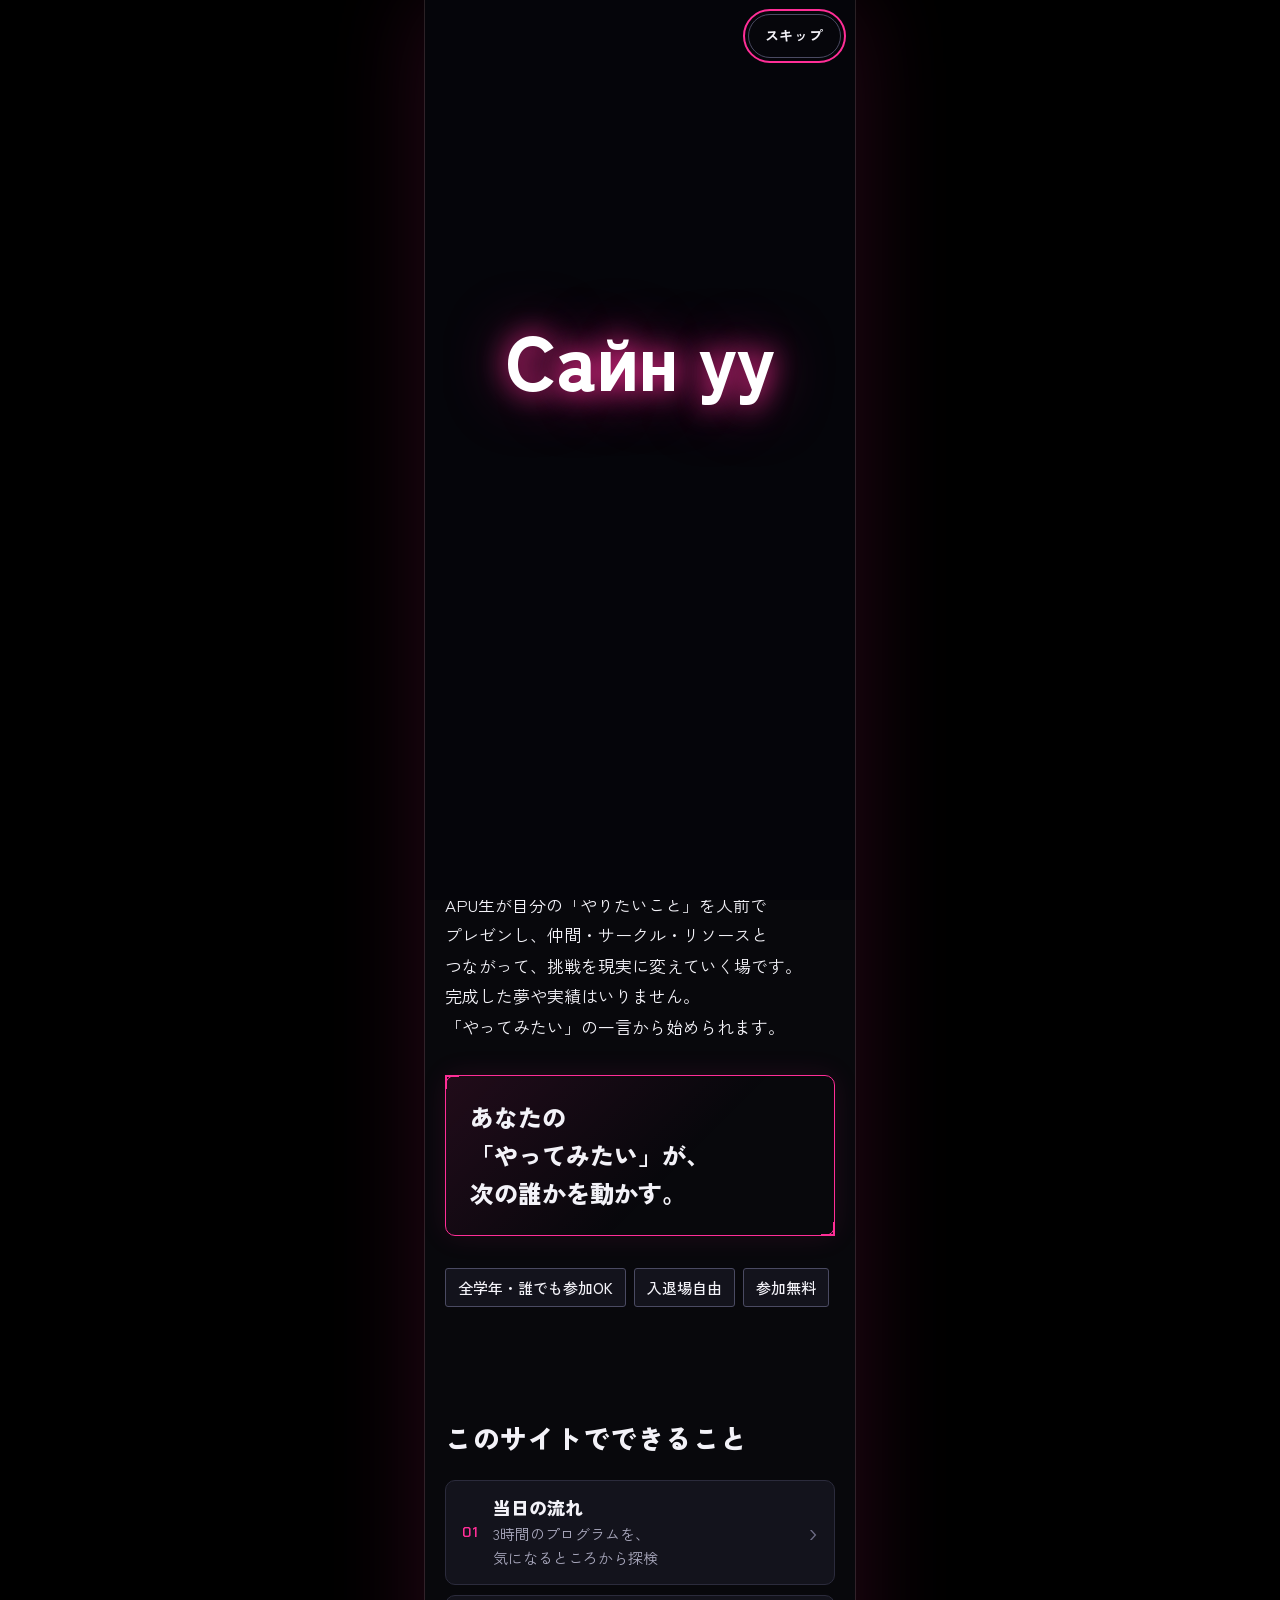
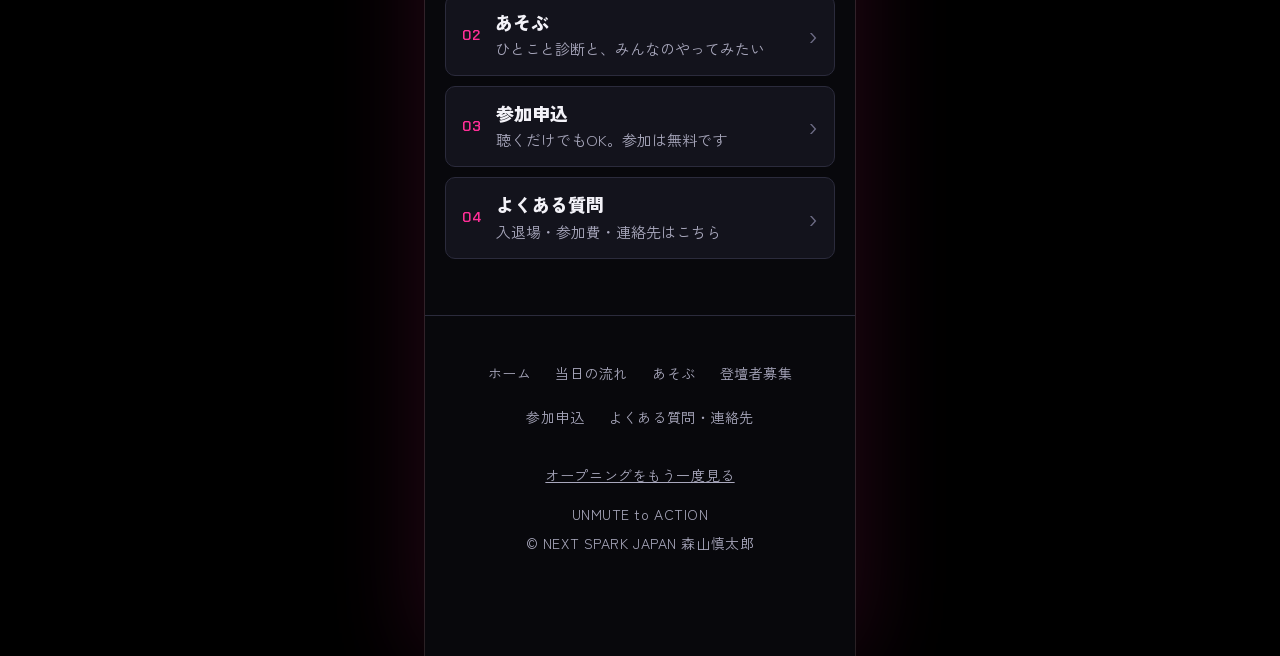
==== commit 519d8ac0: "Polish pass: fix wall opt-in bug, tighten copy, new share image - Entry form: the "show on wall" che" ====
--- a/index.html
+++ b/index.html
@@ -10,7 +10,7 @@
   <meta property="og:title" content="UNMUTE to ACTION|登壇者募集中">
   <meta property="og:description" content="UNMUTE to ACTION ─ その声で次をつくれ。1Qで芽生えた情熱を、言葉にして世界に叫ぶ。APU生の「やってみたい」が集まるプレゼンイベントです。登壇者募集中。">
   <meta property="og:url" content="https://shintaroyade.github.io/apu-event/index.html">
-  <meta property="og:image" content="https://shintaroyade.github.io/apu-event/ogp.png">
+  <meta property="og:image" content="https://shintaroyade.github.io/apu-event/ogp.png?v=20261026b">
   <meta property="og:locale" content="ja_JP">
   <meta name="twitter:card" content="summary_large_image">
   <link rel="icon" href="favicon.svg" type="image/svg+xml">
@@ -18,19 +18,19 @@
   <link rel="preconnect" href="https://fonts.googleapis.com">
   <link rel="preconnect" href="https://fonts.gstatic.com" crossorigin>
   <link href="https://fonts.googleapis.com/css2?family=Chakra+Petch:wght@500;600&family=Zen+Kaku+Gothic+New:wght@400;500;700;900&display=swap" rel="stylesheet">
-  <link rel="stylesheet" href="base.css?v=20261024b">
-  <link rel="stylesheet" href="style.css?v=20261024b">
-  <link rel="stylesheet" href="site.css?v=20261024b">
-  <script src="config.js?v=20261024b" defer></script>
-  <script src="i18n.js?v=20261024b" defer></script>
-  <script src="i18n_extra.js?v=20261024b" defer></script>
-  <script src="budoux-ja.min.js?v=20261024b" defer></script>
-  <script src="common.js?v=20261024b" defer></script>
-  <script src="site.js?v=20261024b" defer></script>
-  <script src="index.js?v=20261024b" defer></script>
-  <script src="pop.js?v=20261024b" defer></script>
-  <script src="earth-data.js?v=20261024b" defer></script>
-  <script src="intro.js?v=20261024b" defer></script>
+  <link rel="stylesheet" href="base.css?v=20261026b">
+  <link rel="stylesheet" href="style.css?v=20261026b">
+  <link rel="stylesheet" href="site.css?v=20261026b">
+  <script src="config.js?v=20261026b" defer></script>
+  <script src="i18n.js?v=20261026b" defer></script>
+  <script src="i18n_extra.js?v=20261026b" defer></script>
+  <script src="budoux-ja.min.js?v=20261026b" defer></script>
+  <script src="common.js?v=20261026b" defer></script>
+  <script src="site.js?v=20261026b" defer></script>
+  <script src="index.js?v=20261026b" defer></script>
+  <script src="pop.js?v=20261026b" defer></script>
+  <script src="earth-data.js?v=20261026b" defer></script>
+  <script src="intro.js?v=20261026b" defer></script>
 </head>
 <body>
   <script>document.documentElement.classList.add("js");document.documentElement.dataset.titleKey="meta.homeTitle";document.addEventListener("DOMContentLoaded",function(){document.body.dataset.page="home";document.body.classList.add("has-bar");},{once:true});</script>
@@ -51,6 +51,7 @@
       <p class="intro__line intro__line--accent" id="introL3"></p>
     </div>
     <div class="intro__final" id="introFinal">
+      <p class="intro__logo" aria-label="UNMUTE to ACTION"><span aria-hidden="true">UNMUTE<i>to</i><b>ACTION</b></span></p>
       <p class="intro__chips"><span>2026.12</span><span data-i18n="intro.c2"></span><span data-i18n="intro.c3"></span></p>
       <div class="intro__cta">
         <a class="btn btn-primary" id="introCtaSpeaker" href="speaker.html" data-speaker-when="open" data-i18n="intro.ctaSpeaker"></a>
@@ -159,9 +160,8 @@
         <ul class="hub" role="list">
           <li><a class="hub-card" href="program.html"><span class="hub-card__no">01</span><span class="hub-card__text"><span class="hub-card__name" data-i18n="hub.program.name"></span><span class="hub-card__desc" data-i18n="hub.program.desc"></span></span></a></li>
           <li><a class="hub-card" href="play.html"><span class="hub-card__no">02</span><span class="hub-card__text"><span class="hub-card__name" data-i18n="hub.play.name"></span><span class="hub-card__desc" data-i18n="hub.play.desc"></span></span></a></li>
-          <li><a class="hub-card" href="play.html#wall"><span class="hub-card__no">03</span><span class="hub-card__text"><span class="hub-card__name" data-i18n="hub.wall.name"></span><span class="hub-card__desc" data-i18n="hub.wall.desc"></span></span></a></li>
-          <li><a class="hub-card" href="entry.html"><span class="hub-card__no">04</span><span class="hub-card__text"><span class="hub-card__name" data-i18n="hub.entry.name"></span><span class="hub-card__desc" data-i18n="hub.entry.desc"></span></span></a></li>
-          <li><a class="hub-card" href="faq.html"><span class="hub-card__no">05</span><span class="hub-card__text"><span class="hub-card__name" data-i18n="hub.faq.name"></span><span class="hub-card__desc" data-i18n="hub.faq.desc"></span></span></a></li>
+          <li><a class="hub-card" href="entry.html"><span class="hub-card__no">03</span><span class="hub-card__text"><span class="hub-card__name" data-i18n="hub.entry.name"></span><span class="hub-card__desc" data-i18n="hub.entry.desc"></span></span></a></li>
+          <li><a class="hub-card" href="faq.html"><span class="hub-card__no">04</span><span class="hub-card__text"><span class="hub-card__name" data-i18n="hub.faq.name"></span><span class="hub-card__desc" data-i18n="hub.faq.desc"></span></span></a></li>
         </ul>
       </div>
     </section>
--- a/site.css
+++ b/site.css
@@ -481,3 +481,23 @@
   .logo__un { color: var(--c-ink); }
   .tagline__wave i { transform: scaleY(.6); }
 }
+
+/* 参加予定のセッション:「全部」 */
+.check--all { font-weight: 700; }
+
+/* お問い合わせ:メールやアカウント名を途中で折り返さない */
+.contact div { grid-template-columns: 5.5em minmax(0, 1fr); }
+.contact dd a { word-break: keep-all; overflow-wrap: normal; white-space: nowrap; font-size: 15px; }
+
+/* 申込:掲載チェックを目立たせる */
+.field--publish .check { border-color: var(--c-primary); background: var(--c-tint); font-weight: 700; }
+
+/* オープニングの最後に出すロゴ */
+.intro__logo { margin: 0; font-family: var(--font-tech); font-weight: 600; font-size: 26px; line-height: 1; letter-spacing: .02em; white-space: nowrap; color: var(--c-ink); }
+.intro__logo b { font-weight: 600; color: var(--c-primary); text-shadow: 0 0 14px var(--c-glow); }
+.intro__logo i { font-style: italic; font-weight: 500; font-size: .5em; color: var(--c-primary-soft); margin: 0 .2em 0 .3em; }
+@media (max-height: 600px) { .intro__logo { font-size: 20px; } }
+
+/* 見出しの改行位置をそろえる(行の途中で折り返さない) */
+html[lang="ja"] .about__highlight, html[lang="ja"] [data-i18n="sp.title"] { white-space: pre-line; word-break: keep-all; text-wrap: nowrap; }
+html[lang="ja"] [data-i18n="sp.title"] { font-size: clamp(20px, 6vw, 26px); }
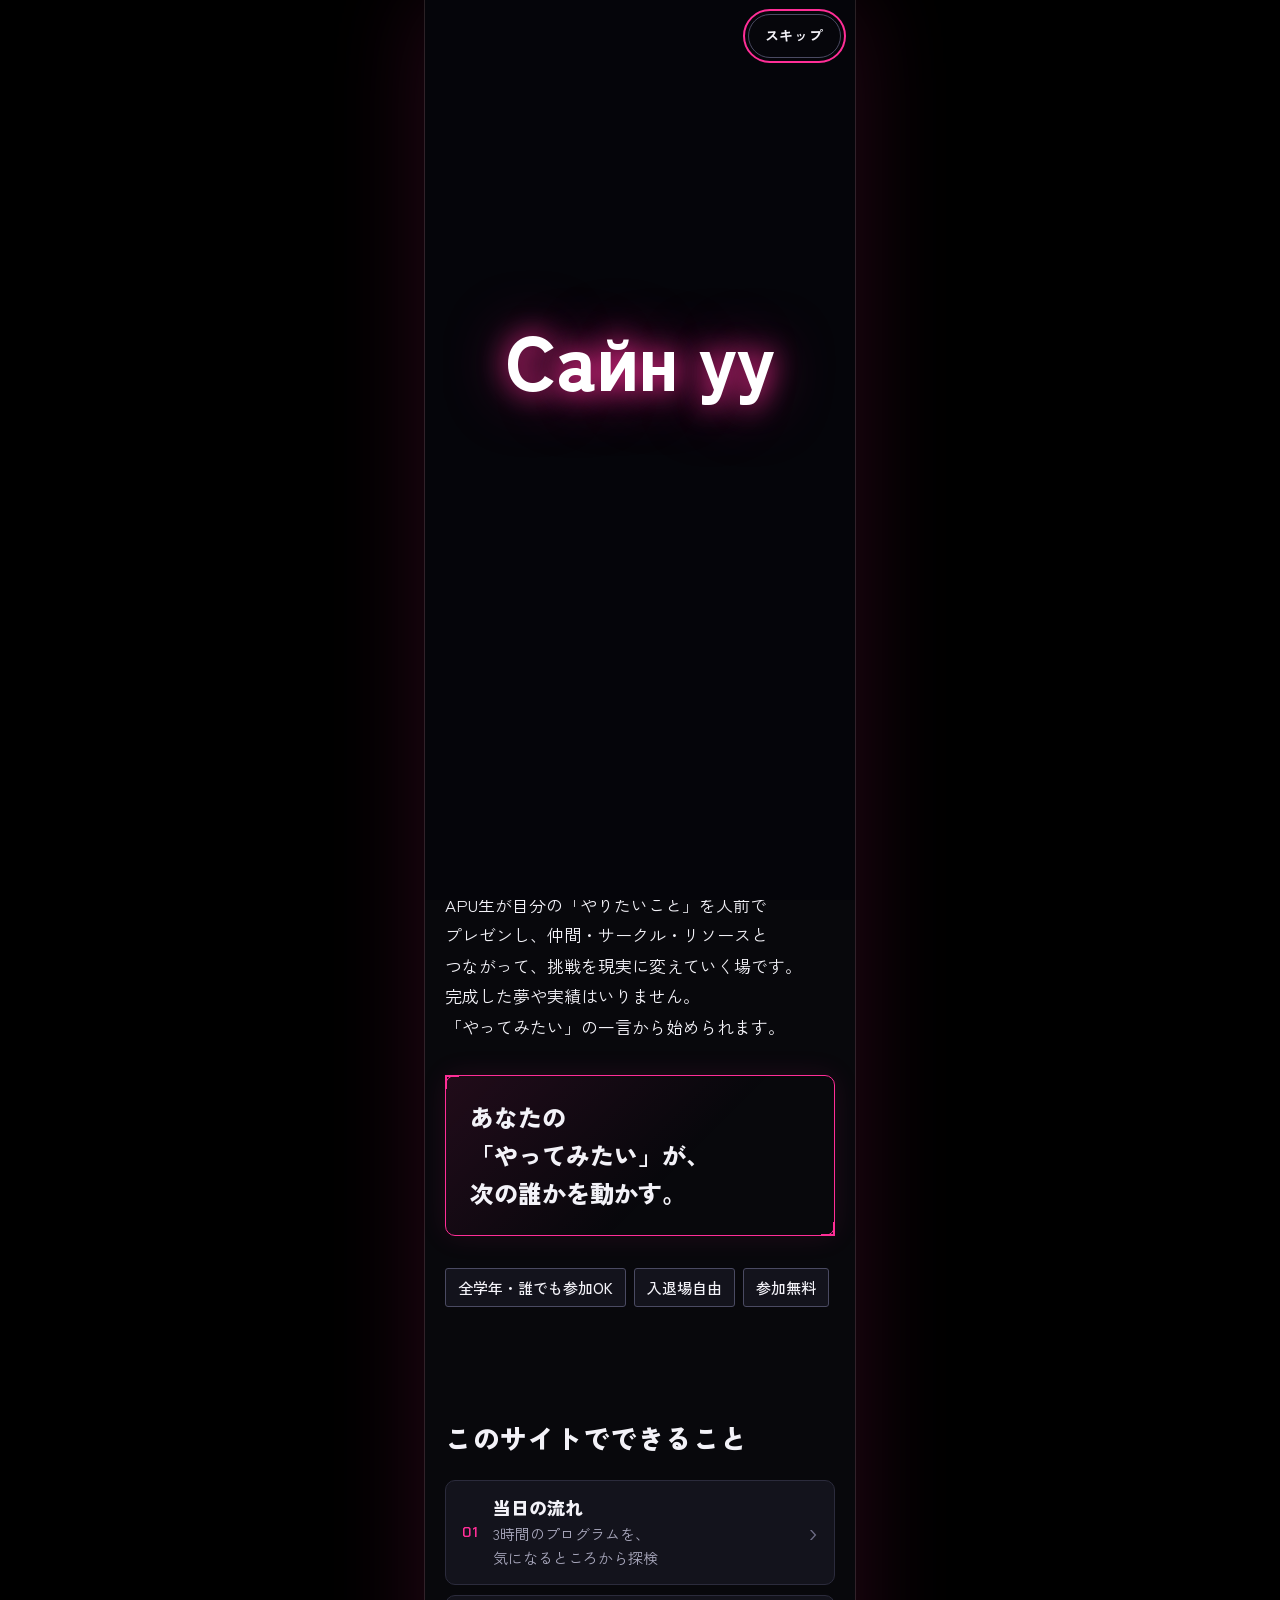
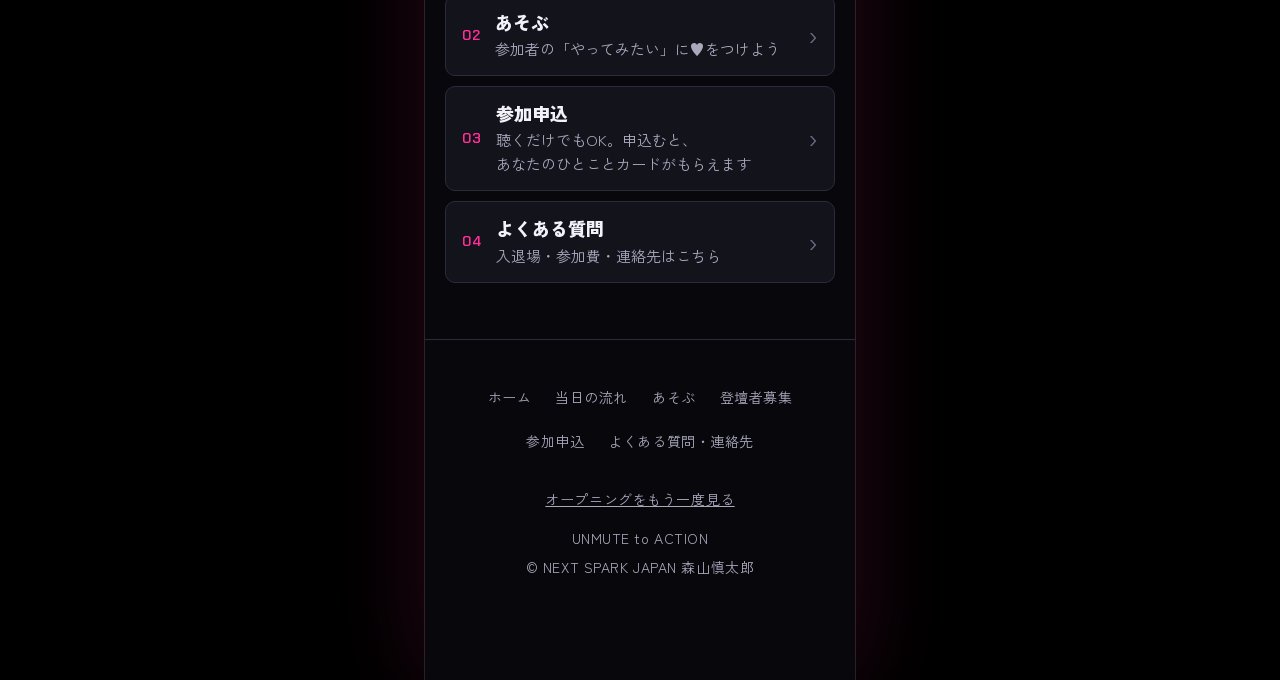
==== commit 0433acad: "Entry form: add networking (KamoTalk) questions and one-line card - New required: areas of interest " ====
--- a/index.html
+++ b/index.html
@@ -10,7 +10,7 @@
   <meta property="og:title" content="UNMUTE to ACTION|登壇者募集中">
   <meta property="og:description" content="UNMUTE to ACTION ─ その声で次をつくれ。1Qで芽生えた情熱を、言葉にして世界に叫ぶ。APU生の「やってみたい」が集まるプレゼンイベントです。登壇者募集中。">
   <meta property="og:url" content="https://shintaroyade.github.io/apu-event/index.html">
-  <meta property="og:image" content="https://shintaroyade.github.io/apu-event/ogp.png?v=20261026b">
+  <meta property="og:image" content="https://shintaroyade.github.io/apu-event/ogp.png?v=20261026c">
   <meta property="og:locale" content="ja_JP">
   <meta name="twitter:card" content="summary_large_image">
   <link rel="icon" href="favicon.svg" type="image/svg+xml">
@@ -18,19 +18,19 @@
   <link rel="preconnect" href="https://fonts.googleapis.com">
   <link rel="preconnect" href="https://fonts.gstatic.com" crossorigin>
   <link href="https://fonts.googleapis.com/css2?family=Chakra+Petch:wght@500;600&family=Zen+Kaku+Gothic+New:wght@400;500;700;900&display=swap" rel="stylesheet">
-  <link rel="stylesheet" href="base.css?v=20261026b">
-  <link rel="stylesheet" href="style.css?v=20261026b">
-  <link rel="stylesheet" href="site.css?v=20261026b">
-  <script src="config.js?v=20261026b" defer></script>
-  <script src="i18n.js?v=20261026b" defer></script>
-  <script src="i18n_extra.js?v=20261026b" defer></script>
-  <script src="budoux-ja.min.js?v=20261026b" defer></script>
-  <script src="common.js?v=20261026b" defer></script>
-  <script src="site.js?v=20261026b" defer></script>
-  <script src="index.js?v=20261026b" defer></script>
-  <script src="pop.js?v=20261026b" defer></script>
-  <script src="earth-data.js?v=20261026b" defer></script>
-  <script src="intro.js?v=20261026b" defer></script>
+  <link rel="stylesheet" href="base.css?v=20261026c">
+  <link rel="stylesheet" href="style.css?v=20261026c">
+  <link rel="stylesheet" href="site.css?v=20261026c">
+  <script src="config.js?v=20261026c" defer></script>
+  <script src="i18n.js?v=20261026c" defer></script>
+  <script src="i18n_extra.js?v=20261026c" defer></script>
+  <script src="budoux-ja.min.js?v=20261026c" defer></script>
+  <script src="common.js?v=20261026c" defer></script>
+  <script src="site.js?v=20261026c" defer></script>
+  <script src="index.js?v=20261026c" defer></script>
+  <script src="pop.js?v=20261026c" defer></script>
+  <script src="earth-data.js?v=20261026c" defer></script>
+  <script src="intro.js?v=20261026c" defer></script>
 </head>
 <body>
   <script>document.documentElement.classList.add("js");document.documentElement.dataset.titleKey="meta.homeTitle";document.addEventListener("DOMContentLoaded",function(){document.body.dataset.page="home";document.body.classList.add("has-bar");},{once:true});</script>
--- a/site.css
+++ b/site.css
@@ -501,3 +501,13 @@
 /* 見出しの改行位置をそろえる(行の途中で折り返さない) */
 html[lang="ja"] .about__highlight, html[lang="ja"] [data-i18n="sp.title"] { white-space: pre-line; word-break: keep-all; text-wrap: nowrap; }
 html[lang="ja"] [data-i18n="sp.title"] { font-size: clamp(20px, 6vw, 26px); }
+
+/* 申込フォーム:質問のまとまりの見出し */
+.form-block { margin: 30px 0 14px; padding-top: 22px; border-top: 1px solid var(--c-line); }
+.form-block__title { margin: 0 0 4px; font-size: 18px; font-weight: 900; color: var(--c-primary); letter-spacing: .02em; }
+.form-block .help { margin: 0; }
+/* 申込完了:ひとことカード */
+.done-card { display: grid; gap: 10px; margin: 18px 0 8px; text-align: center; }
+.done-card__title { margin: 0; font-weight: 900; font-size: 18px; }
+.done-card .dx-result__img { margin-bottom: 4px; }
+.done-card .help { margin: 0; }
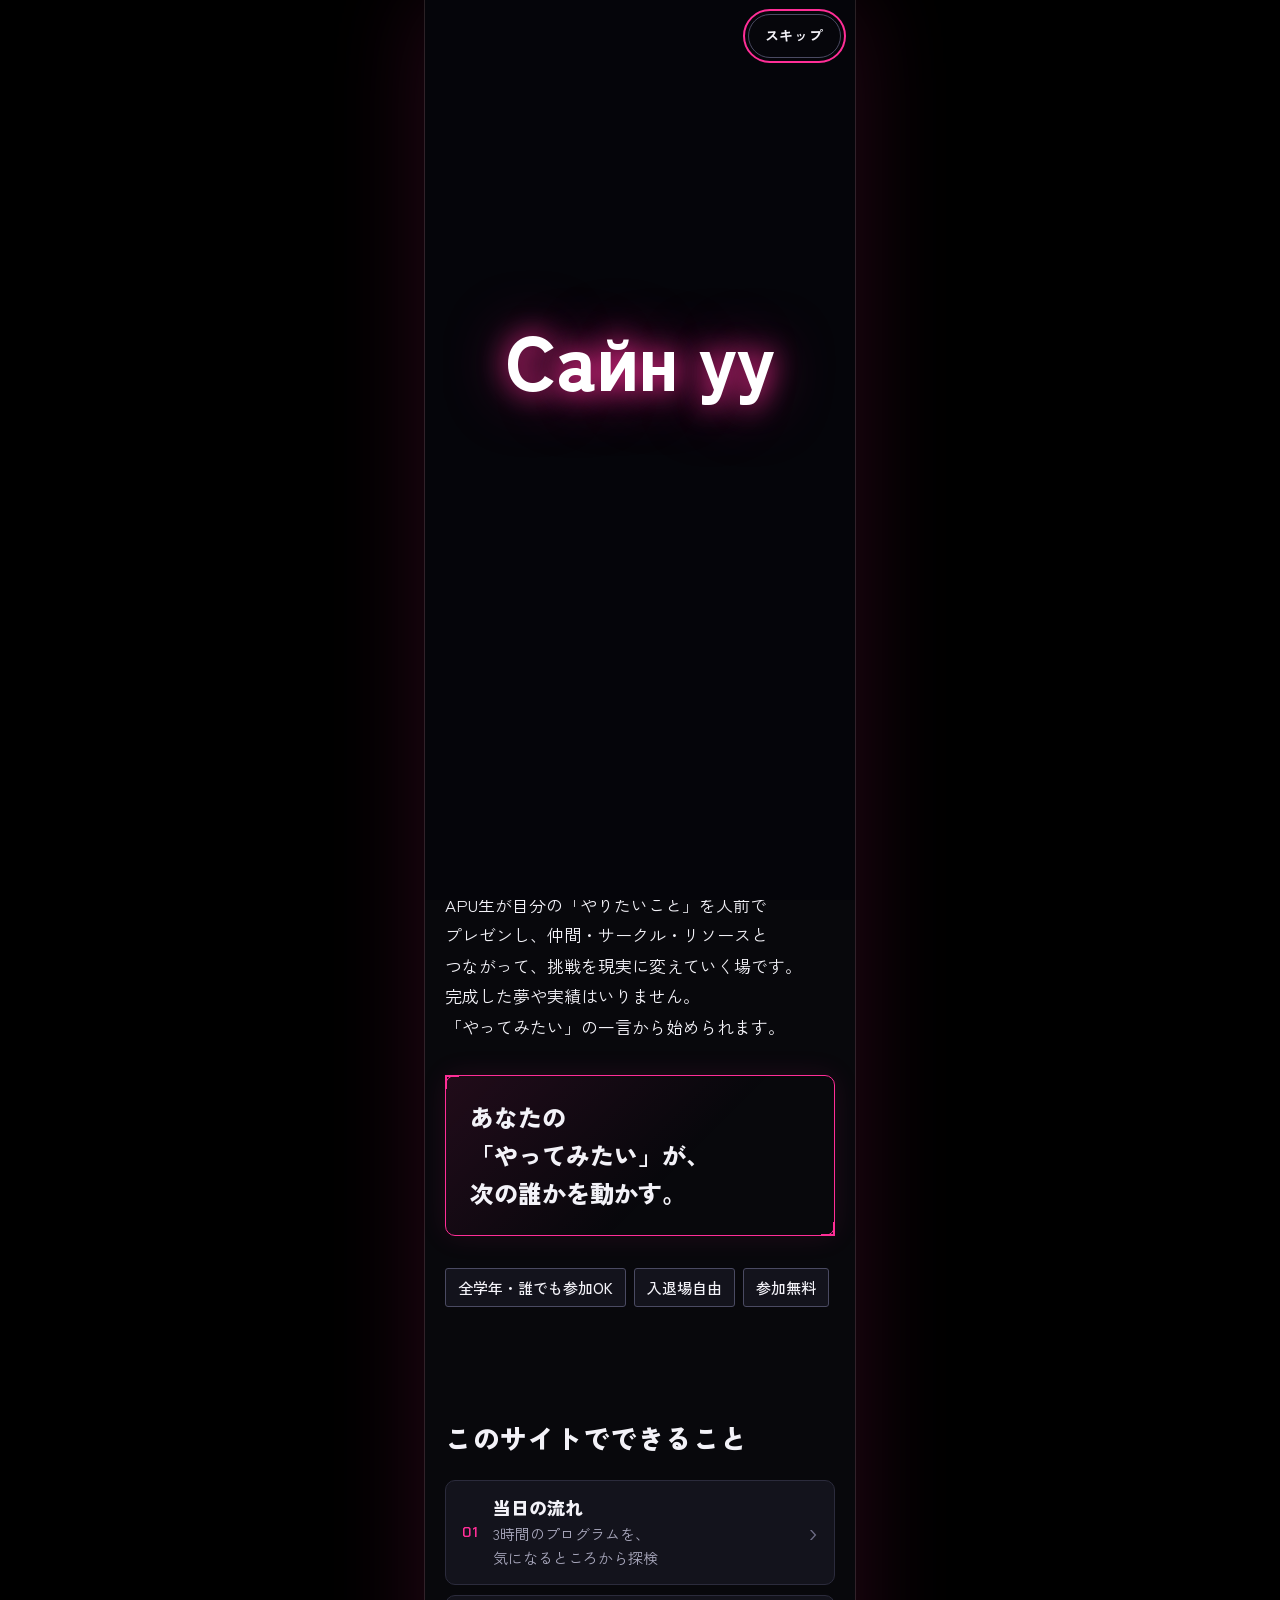
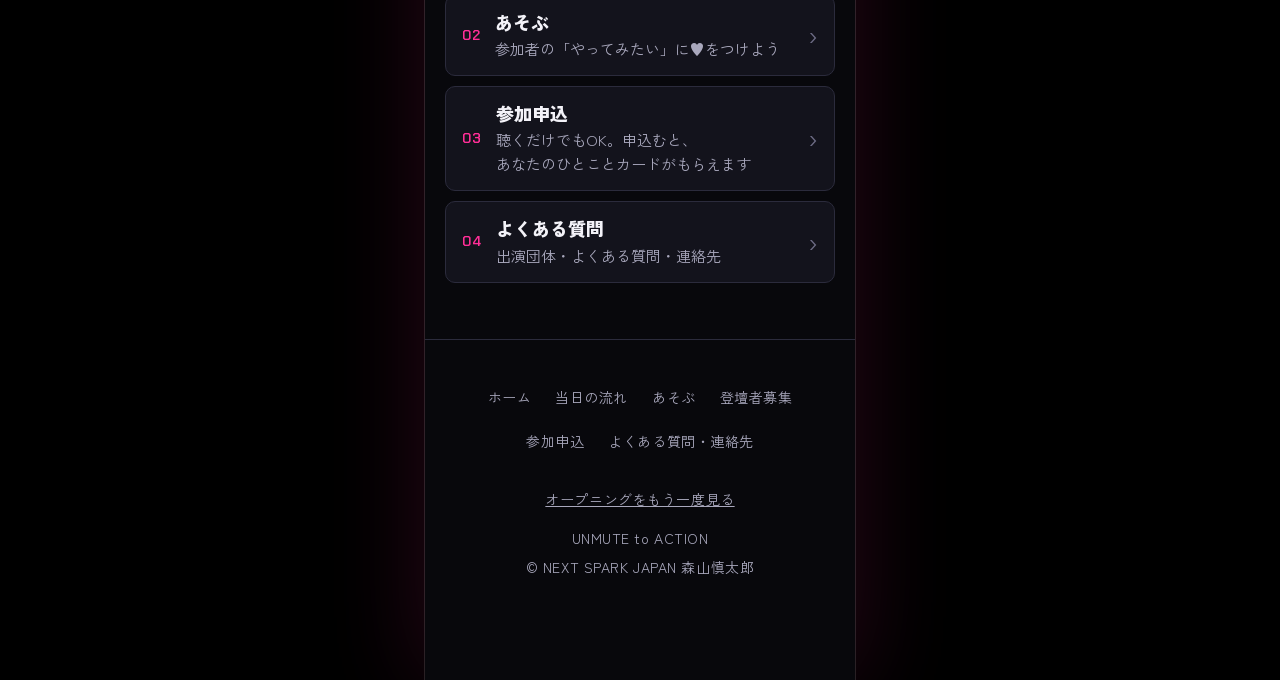
==== commit 9ce65faf: "Groups on stage section, 3-hour program, FAQ wording - Opening's "協力サークル・団体" now opens a new 当日出演する団" ====
--- a/index.html
+++ b/index.html
@@ -10,7 +10,7 @@
   <meta property="og:title" content="UNMUTE to ACTION|登壇者募集中">
   <meta property="og:description" content="UNMUTE to ACTION ─ その声で次をつくれ。1Qで芽生えた情熱を、言葉にして世界に叫ぶ。APU生の「やってみたい」が集まるプレゼンイベントです。登壇者募集中。">
   <meta property="og:url" content="https://shintaroyade.github.io/apu-event/index.html">
-  <meta property="og:image" content="https://shintaroyade.github.io/apu-event/ogp.png?v=20261026c">
+  <meta property="og:image" content="https://shintaroyade.github.io/apu-event/ogp.png?v=20261027a">
   <meta property="og:locale" content="ja_JP">
   <meta name="twitter:card" content="summary_large_image">
   <link rel="icon" href="favicon.svg" type="image/svg+xml">
@@ -18,19 +18,19 @@
   <link rel="preconnect" href="https://fonts.googleapis.com">
   <link rel="preconnect" href="https://fonts.gstatic.com" crossorigin>
   <link href="https://fonts.googleapis.com/css2?family=Chakra+Petch:wght@500;600&family=Zen+Kaku+Gothic+New:wght@400;500;700;900&display=swap" rel="stylesheet">
-  <link rel="stylesheet" href="base.css?v=20261026c">
-  <link rel="stylesheet" href="style.css?v=20261026c">
-  <link rel="stylesheet" href="site.css?v=20261026c">
-  <script src="config.js?v=20261026c" defer></script>
-  <script src="i18n.js?v=20261026c" defer></script>
-  <script src="i18n_extra.js?v=20261026c" defer></script>
-  <script src="budoux-ja.min.js?v=20261026c" defer></script>
-  <script src="common.js?v=20261026c" defer></script>
-  <script src="site.js?v=20261026c" defer></script>
-  <script src="index.js?v=20261026c" defer></script>
-  <script src="pop.js?v=20261026c" defer></script>
-  <script src="earth-data.js?v=20261026c" defer></script>
-  <script src="intro.js?v=20261026c" defer></script>
+  <link rel="stylesheet" href="base.css?v=20261027a">
+  <link rel="stylesheet" href="style.css?v=20261027a">
+  <link rel="stylesheet" href="site.css?v=20261027a">
+  <script src="config.js?v=20261027a" defer></script>
+  <script src="i18n.js?v=20261027a" defer></script>
+  <script src="i18n_extra.js?v=20261027a" defer></script>
+  <script src="budoux-ja.min.js?v=20261027a" defer></script>
+  <script src="common.js?v=20261027a" defer></script>
+  <script src="site.js?v=20261027a" defer></script>
+  <script src="index.js?v=20261027a" defer></script>
+  <script src="pop.js?v=20261027a" defer></script>
+  <script src="earth-data.js?v=20261027a" defer></script>
+  <script src="intro.js?v=20261027a" defer></script>
 </head>
 <body>
   <script>document.documentElement.classList.add("js");document.documentElement.dataset.titleKey="meta.homeTitle";document.addEventListener("DOMContentLoaded",function(){document.body.dataset.page="home";document.body.classList.add("has-bar");},{once:true});</script>
@@ -56,7 +56,7 @@
       <div class="intro__cta">
         <a class="btn btn-primary" id="introCtaSpeaker" href="speaker.html" data-speaker-when="open" data-i18n="intro.ctaSpeaker"></a>
         <a class="btn btn-secondary" href="entry.html" data-i18n="intro.ctaEntry"></a>
-        <a class="btn btn-secondary" href="entry.html?role=group" data-i18n="intro.ctaCoop"></a>
+        <a class="btn btn-secondary" href="faq.html#groups" data-i18n="intro.ctaCoop"></a>
         <a class="btn btn-secondary intro__enter" id="introEnter" href="#main" data-i18n="intro.enter"></a>
       </div>
     </div>
--- a/site.css
+++ b/site.css
@@ -511,3 +511,12 @@
 .done-card__title { margin: 0; font-weight: 900; font-size: 18px; }
 .done-card .dx-result__img { margin-bottom: 4px; }
 .done-card .help { margin: 0; }
+
+/* 出演する団体 */
+.groups { list-style: none; margin: 0 0 10px; padding: 0; display: grid; gap: 10px; }
+.group-card { display: grid; gap: 2px; padding: 14px 16px; border: 1px solid var(--c-primary); border-radius: var(--radius); background: linear-gradient(180deg, var(--c-tint), transparent 80%), var(--c-surface); }
+.group-card__kind { font-family: var(--font-tech); font-size: 13px; font-weight: 600; letter-spacing: .08em; color: var(--c-primary); }
+.group-card__name { font-size: 19px; font-weight: 900; }
+.grp-join { margin-top: 18px; }
+.grp-join p { margin: 0 0 14px; }
+.grp-join .sub-title { margin-top: 0; }
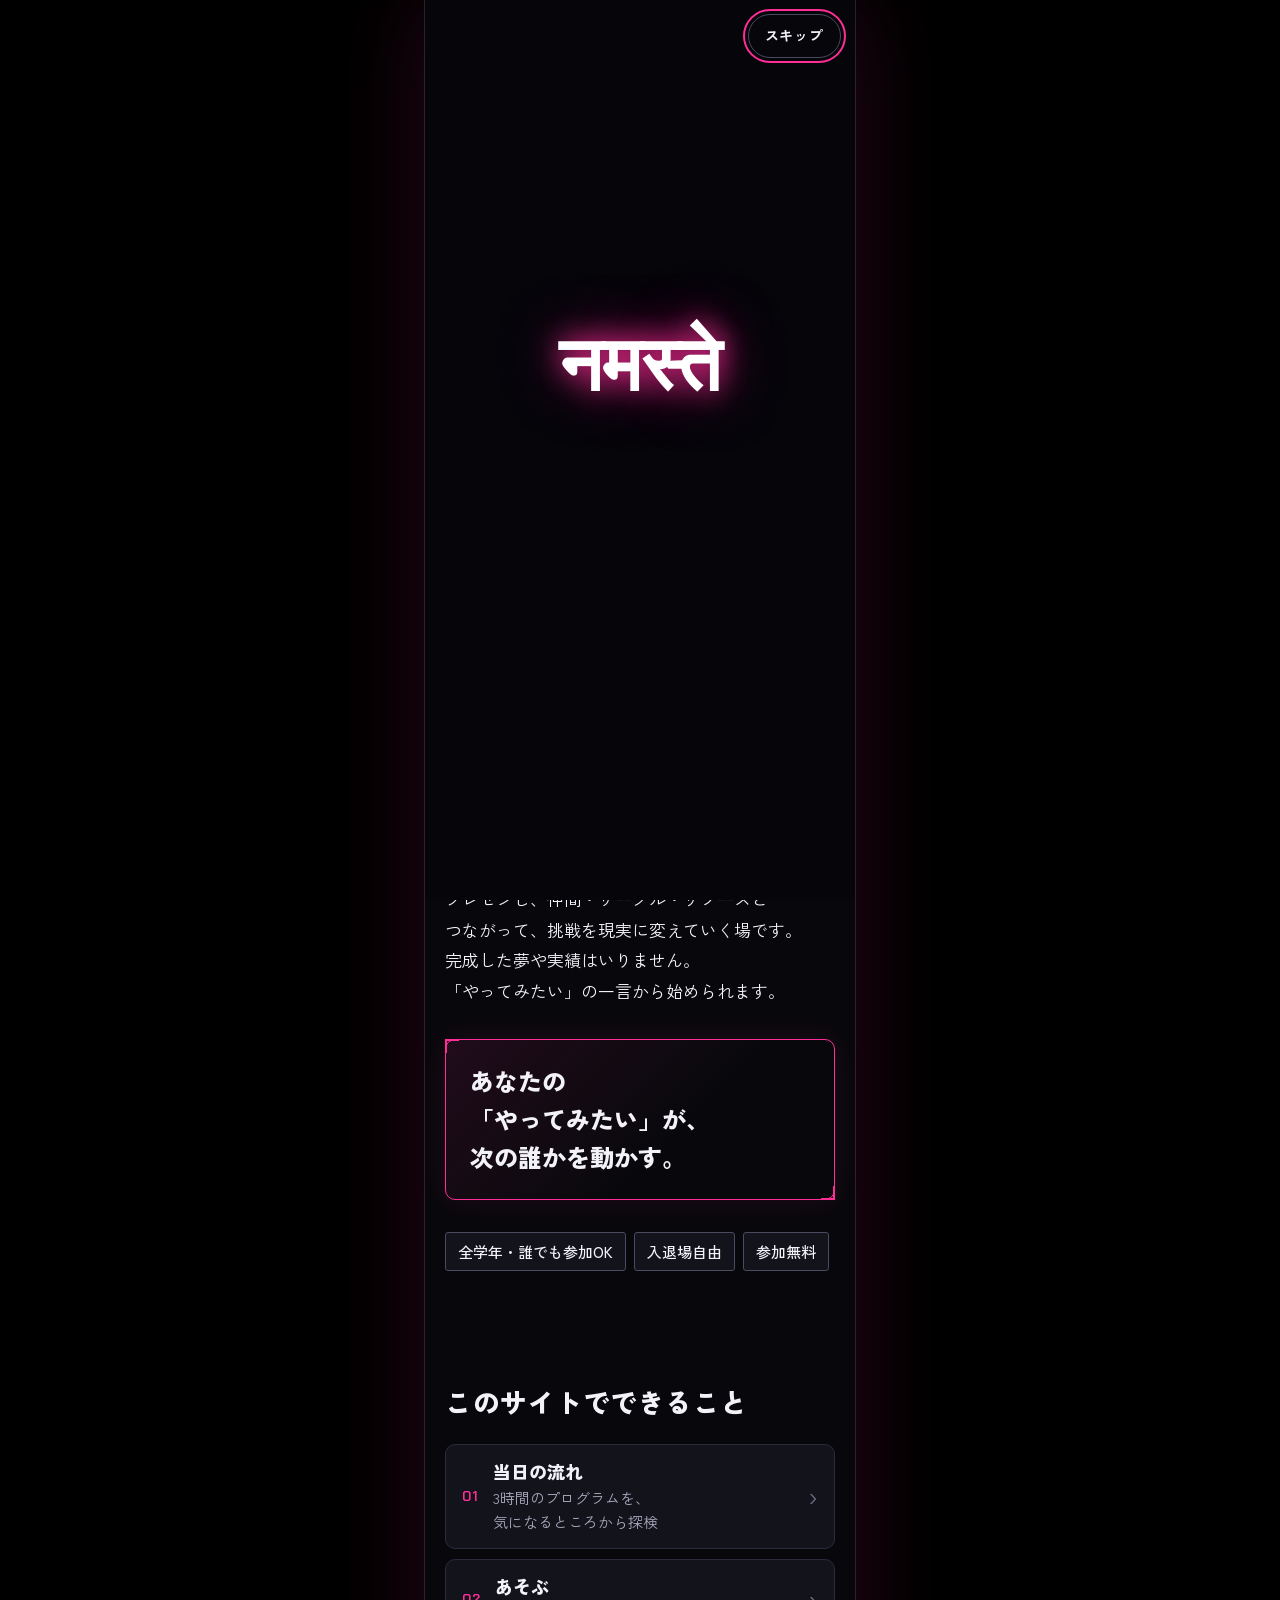
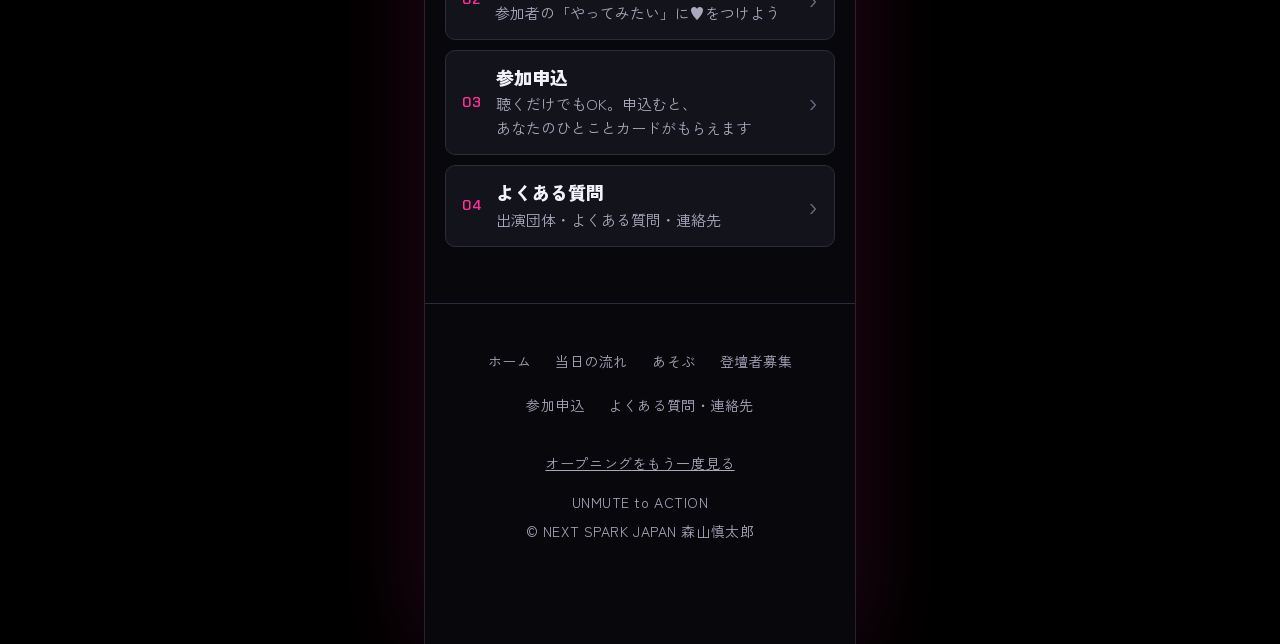
==== commit 5f74a843: "Remove background tap gimmick (pop.js) from home hero Co-Authored-By: Claude Opus 5.5 <noreply@anthr" ====
--- a/index.html
+++ b/index.html
@@ -1,6 +1,9 @@
 <!DOCTYPE html>
 <html lang="ja">
 <head>
+  <!-- Google アナリティクス(GA4) -->
+  <script async src="https://www.googletagmanager.com/gtag/js?id=G-0P6SYV1J78"></script>
+  <script>window.dataLayer=window.dataLayer||[];function gtag(){dataLayer.push(arguments);}gtag('js',new Date());gtag('config','G-0P6SYV1J78');</script>
   <meta charset="UTF-8">
   <meta name="viewport" content="width=device-width, initial-scale=1, viewport-fit=cover">
   <title>UNMUTE to ACTION|登壇者募集中</title>
@@ -10,7 +13,7 @@
   <meta property="og:title" content="UNMUTE to ACTION|登壇者募集中">
   <meta property="og:description" content="UNMUTE to ACTION ─ その声で次をつくれ。1Qで芽生えた情熱を、言葉にして世界に叫ぶ。APU生の「やってみたい」が集まるプレゼンイベントです。登壇者募集中。">
   <meta property="og:url" content="https://shintaroyade.github.io/apu-event/index.html">
-  <meta property="og:image" content="https://shintaroyade.github.io/apu-event/ogp.png?v=20261027a">
+  <meta property="og:image" content="https://shintaroyade.github.io/apu-event/ogp.png?v=20261119a">
   <meta property="og:locale" content="ja_JP">
   <meta name="twitter:card" content="summary_large_image">
   <link rel="icon" href="favicon.svg" type="image/svg+xml">
@@ -18,19 +21,18 @@
   <link rel="preconnect" href="https://fonts.googleapis.com">
   <link rel="preconnect" href="https://fonts.gstatic.com" crossorigin>
   <link href="https://fonts.googleapis.com/css2?family=Chakra+Petch:wght@500;600&family=Zen+Kaku+Gothic+New:wght@400;500;700;900&display=swap" rel="stylesheet">
-  <link rel="stylesheet" href="base.css?v=20261027a">
-  <link rel="stylesheet" href="style.css?v=20261027a">
-  <link rel="stylesheet" href="site.css?v=20261027a">
-  <script src="config.js?v=20261027a" defer></script>
-  <script src="i18n.js?v=20261027a" defer></script>
-  <script src="i18n_extra.js?v=20261027a" defer></script>
-  <script src="budoux-ja.min.js?v=20261027a" defer></script>
-  <script src="common.js?v=20261027a" defer></script>
-  <script src="site.js?v=20261027a" defer></script>
-  <script src="index.js?v=20261027a" defer></script>
-  <script src="pop.js?v=20261027a" defer></script>
-  <script src="earth-data.js?v=20261027a" defer></script>
-  <script src="intro.js?v=20261027a" defer></script>
+  <link rel="stylesheet" href="base.css?v=20261119a">
+  <link rel="stylesheet" href="style.css?v=20261119a">
+  <link rel="stylesheet" href="site.css?v=20261119a">
+  <script src="config.js?v=20261119a" defer></script>
+  <script src="i18n.js?v=20261119a" defer></script>
+  <script src="i18n_extra.js?v=20261119a" defer></script>
+  <script src="budoux-ja.min.js?v=20261119a" defer></script>
+  <script src="common.js?v=20261119a" defer></script>
+  <script src="site.js?v=20261119a" defer></script>
+  <script src="index.js?v=20261119a" defer></script>
+  <script src="earth-data.js?v=20261119a" defer></script>
+  <script src="intro.js?v=20261119a" defer></script>
 </head>
 <body>
   <script>document.documentElement.classList.add("js");document.documentElement.dataset.titleKey="meta.homeTitle";document.addEventListener("DOMContentLoaded",function(){document.body.dataset.page="home";document.body.classList.add("has-bar");},{once:true});</script>
@@ -95,7 +97,6 @@
         <span class="shape shape--dot"></span>
         <span class="shape shape--scan"></span>
       </div>
-      <canvas class="pop-canvas" aria-hidden="true"></canvas>
       <div class="hero__inner">
         <p class="hero__eyebrow fade-in" style="--d:.05s" data-i18n="hero.eyebrow"></p>
         <h1 id="hero-title" class="logo fade-in" style="--d:.15s" aria-label="UNMUTE to ACTION">
@@ -134,11 +135,6 @@
           <a class="btn btn-primary hero__cta" href="entry.html" data-speaker-when="closed" data-i18n="hero.entryClosed" hidden></a>
           <p class="hero__sub" data-i18n="hero.sub"></p>
         </div>
-      </div>
-      <div class="pop-hud">
-        <p class="pop-hint" role="status"></p>
-        <p class="pop-count" aria-live="off"></p>
-        <button type="button" class="pop-sound" aria-pressed="false"></button>
       </div>
     </section>
     <!-- ===== 2. このイベントについて ===== -->
--- a/site.css
+++ b/site.css
@@ -159,24 +159,6 @@
 [hidden] { display: none !important; }
 .section__title { font-size: clamp(23px, 6.2vw, 32px); }
 
-/* ---------- 背景のバブル(ストレス発散ギミック) ---------- */
-.hero { padding-bottom: 76px; }
-.pop-canvas { position: absolute; inset: 0; z-index: 0; touch-action: pan-y; cursor: pointer; }
-.hero__inner { pointer-events: none; }
-.hero__inner a, .hero__inner button, .hero__inner .recruit { pointer-events: auto; }
-.pop-hud {
-  position: absolute; left: 0; right: 0; bottom: 14px; z-index: 2; pointer-events: none;
-  display: flex; align-items: center; gap: 10px; max-width: var(--maxw); margin: 0 auto; padding-inline: var(--gutter);
-}
-.pop-hint { flex: 1; margin: 0; font-size: 14px; line-height: 1.55; color: var(--c-muted); min-width: 0; }
-.pop-hint[data-msg] { color: var(--c-primary); font-weight: 700; }
-.pop-count { margin: 0; flex-shrink: 0; font-family: var(--font-tech); font-weight: 600; font-size: 15px; letter-spacing: .1em; color: var(--c-primary); font-variant-numeric: tabular-nums; }
-.pop-sound {
-  position: relative; flex-shrink: 0; width: 44px; height: 44px; padding: 0; pointer-events: auto;
-  border: 1px solid var(--c-line-strong); border-radius: 50%; background: var(--c-bg); color: var(--c-ink); font-size: 18px; line-height: 1;
-}
-.pop-sound.is-on { border-color: var(--c-primary); color: var(--c-primary); }
-.pop-sound:not(.is-on)::after { content: ""; position: absolute; left: 11px; right: 11px; top: 50%; height: 2px; background: var(--c-muted); transform: rotate(-35deg); }
 
 /* ---------- みんなのやってみたい ---------- */
 .wall-tools { margin: 20px 0 8px; display: flex; }
@@ -216,7 +198,6 @@
 @media (prefers-reduced-motion: reduce) {
   .wall-card { opacity: 1; transform: none; transition: none; }
 }
-.pop-canvas { -webkit-user-select: none; user-select: none; -webkit-touch-callout: none; -webkit-tap-highlight-color: transparent; }
 
 /* =========================================================================
  * 下のタブバー(全ページ共通)・「つぎは」カード・あそぶメニュー・ページ切り替え
